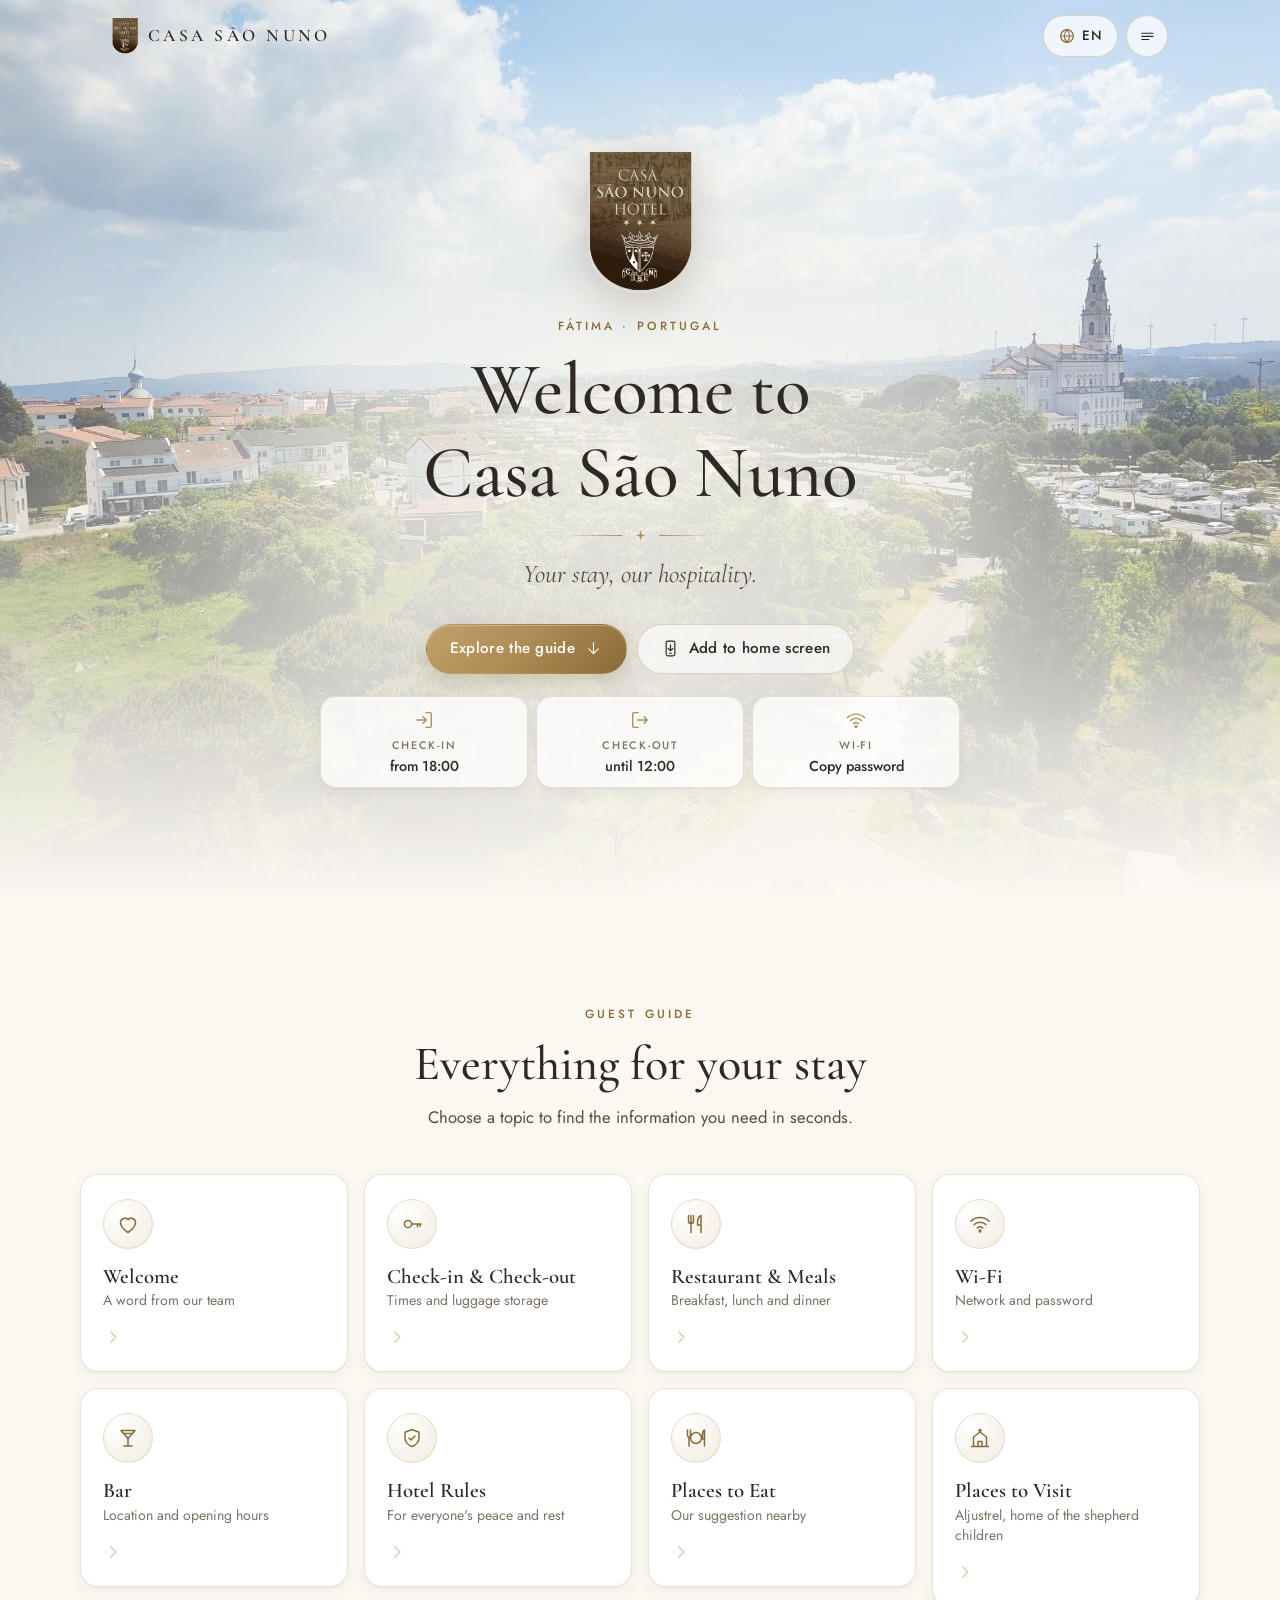
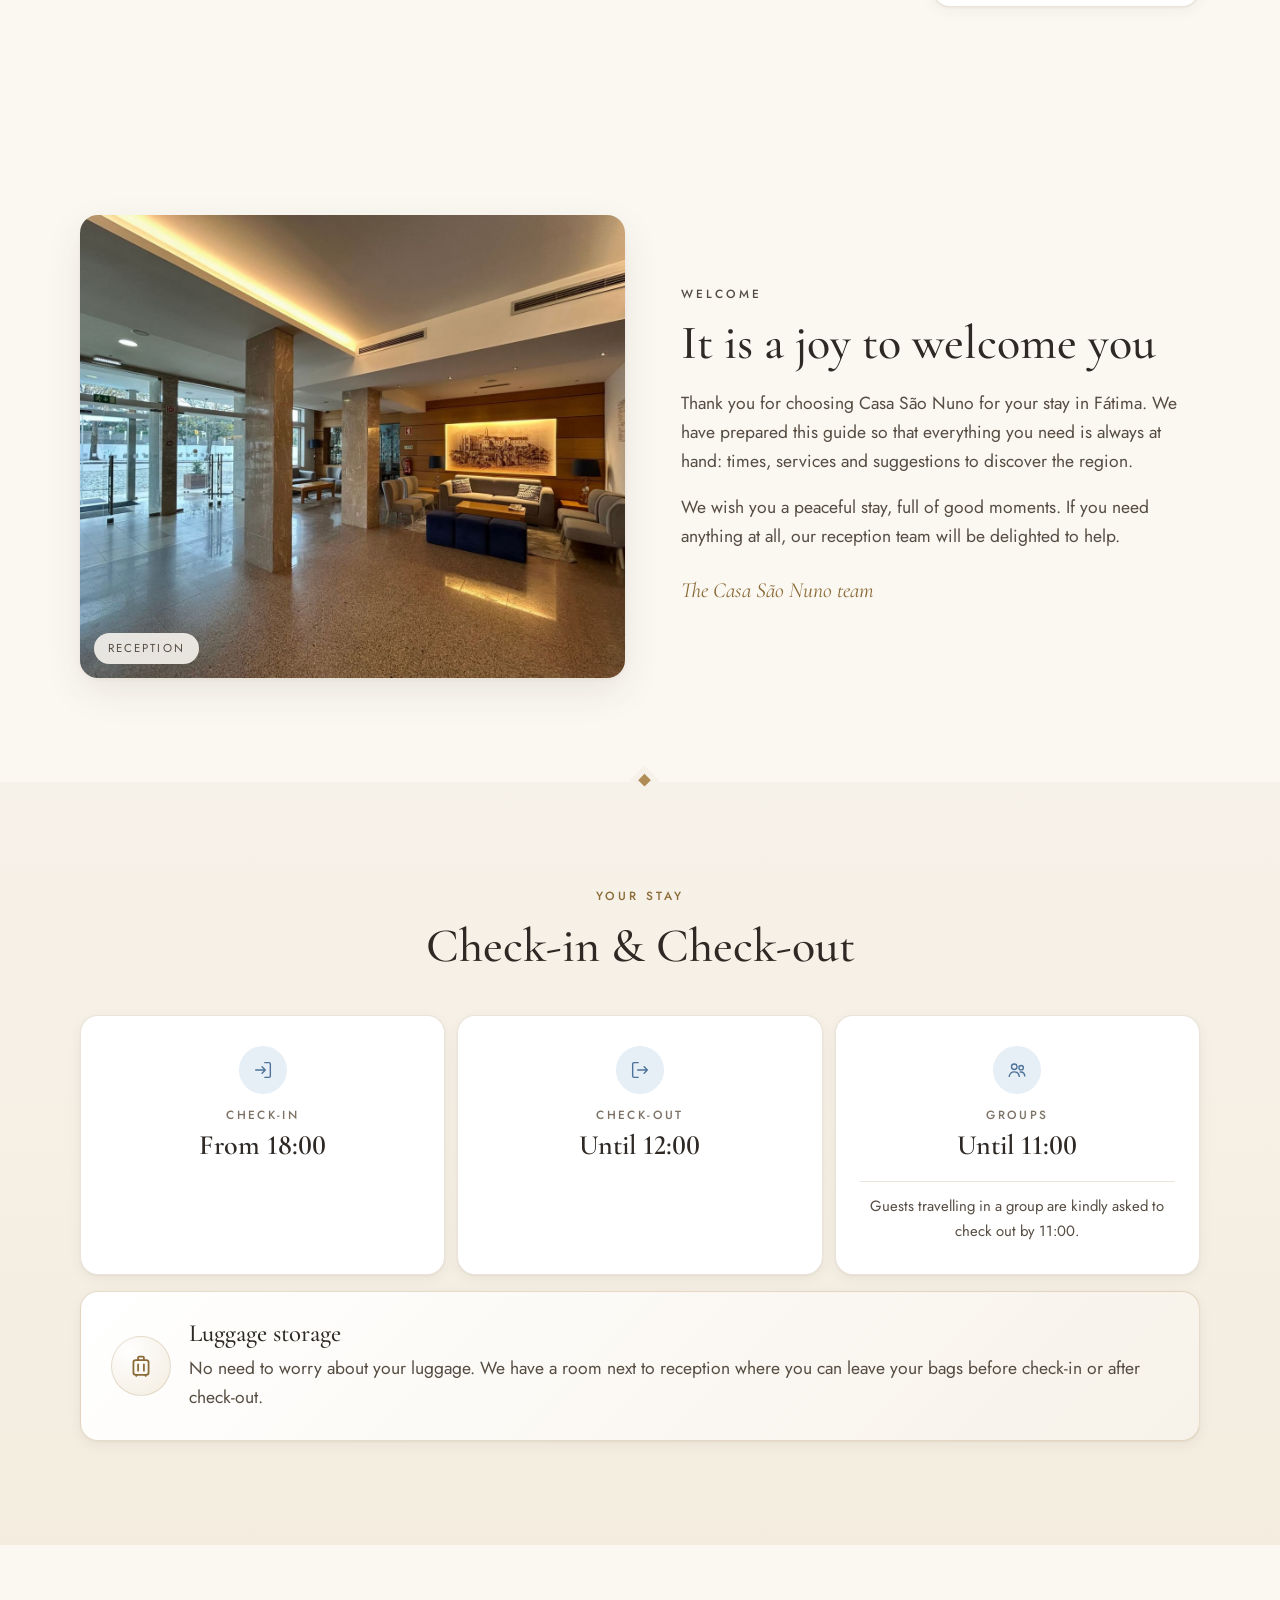
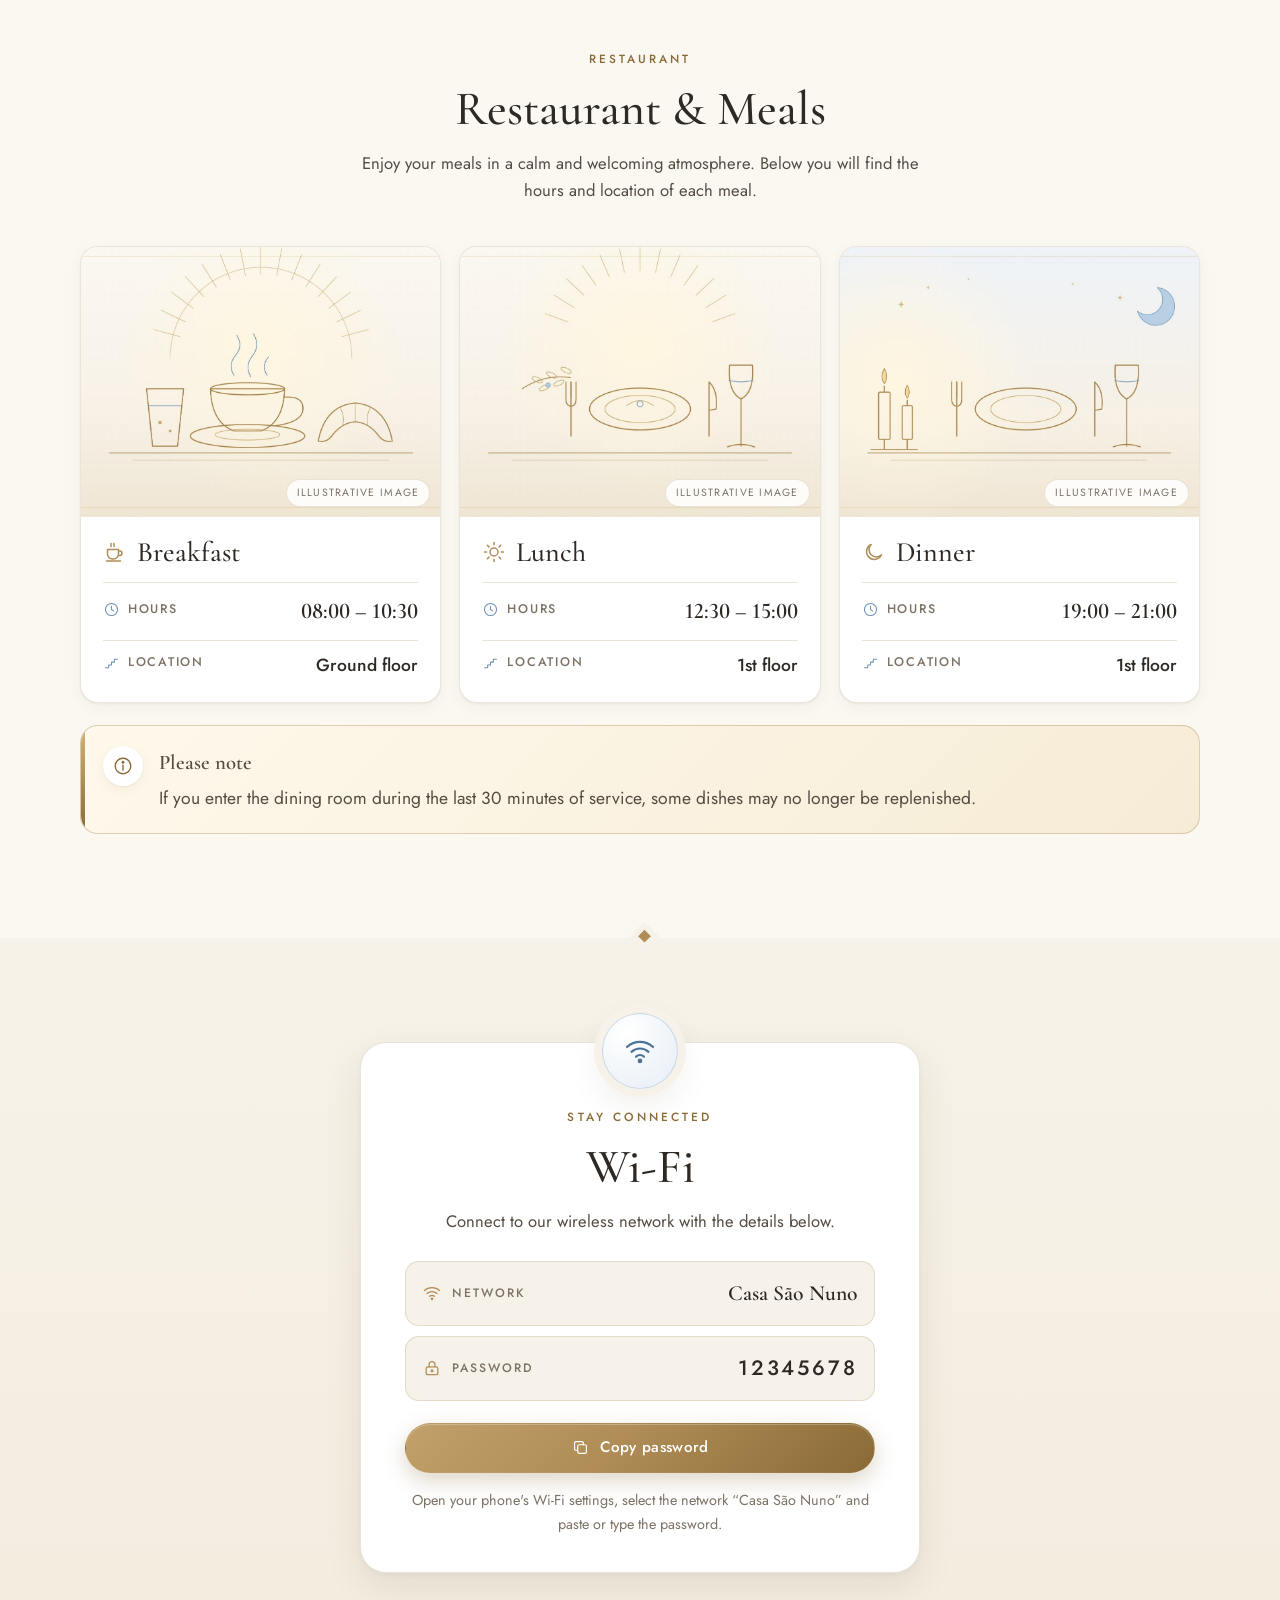
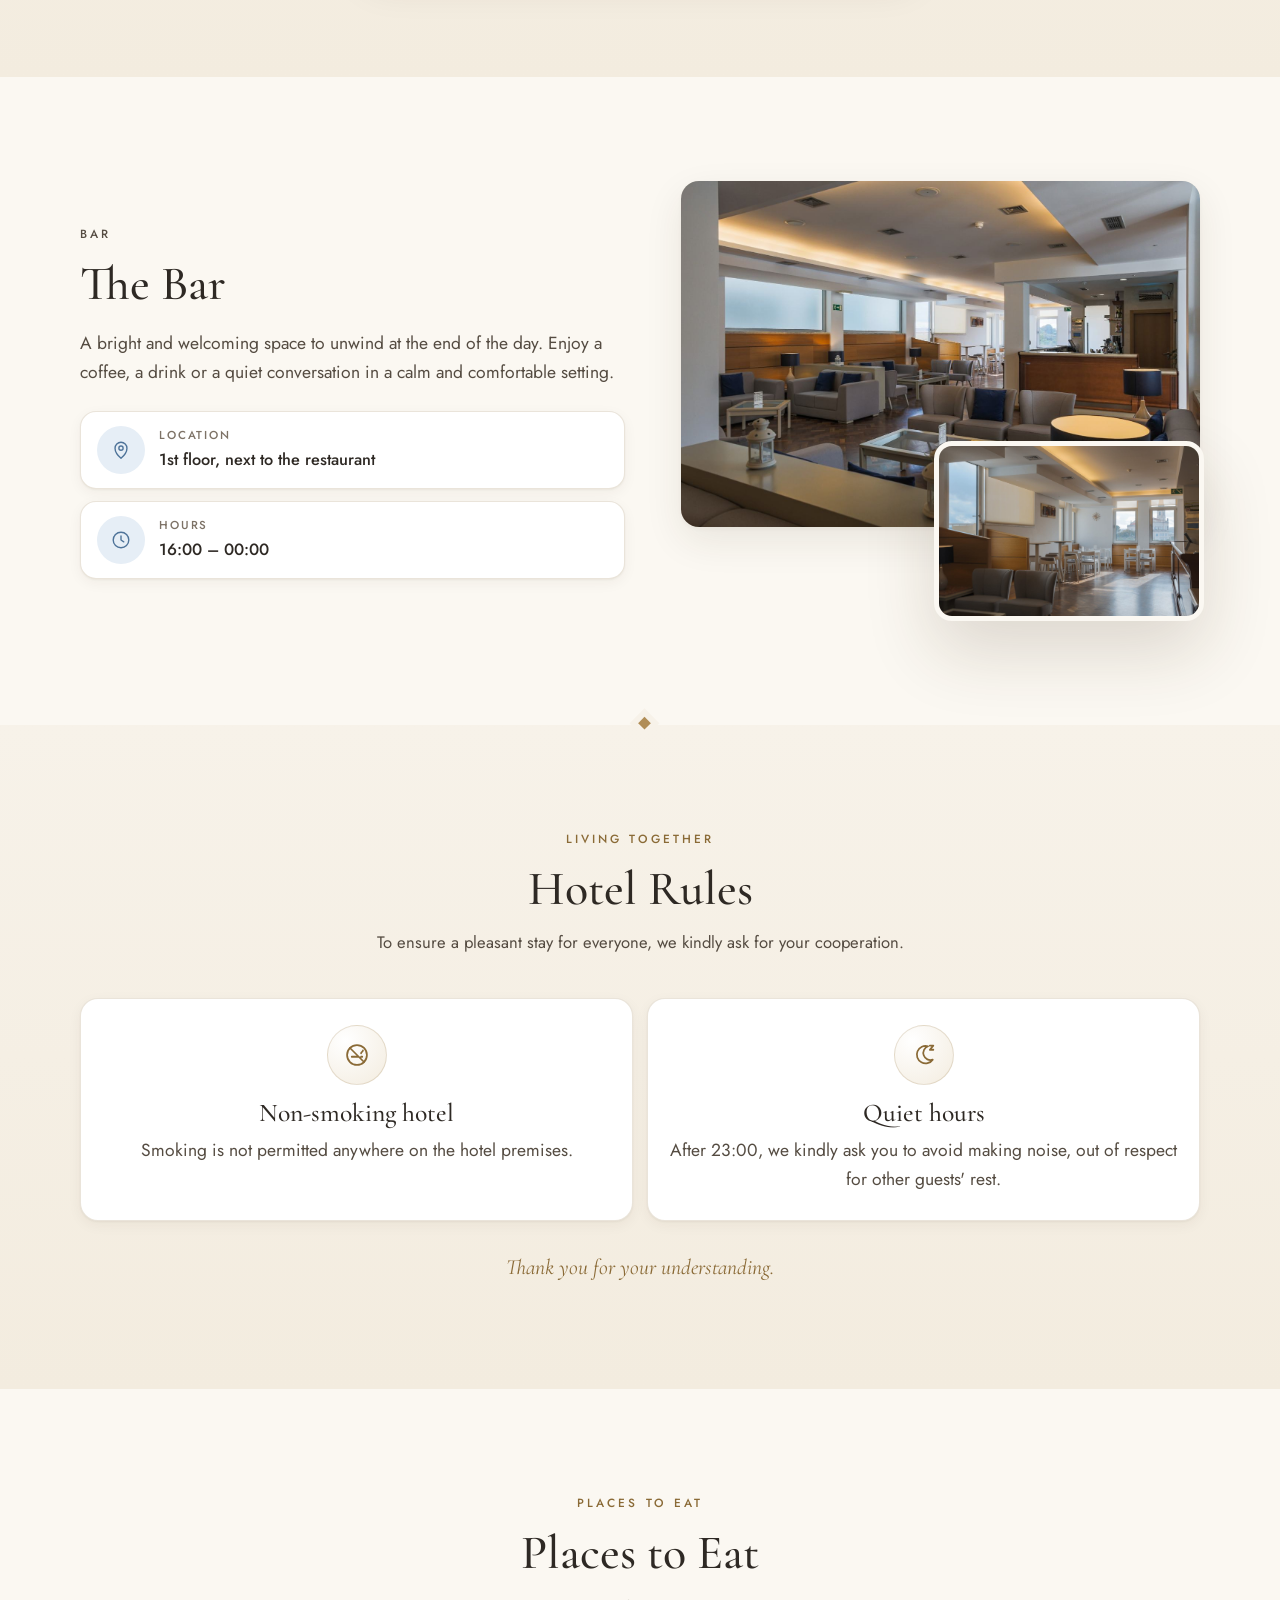
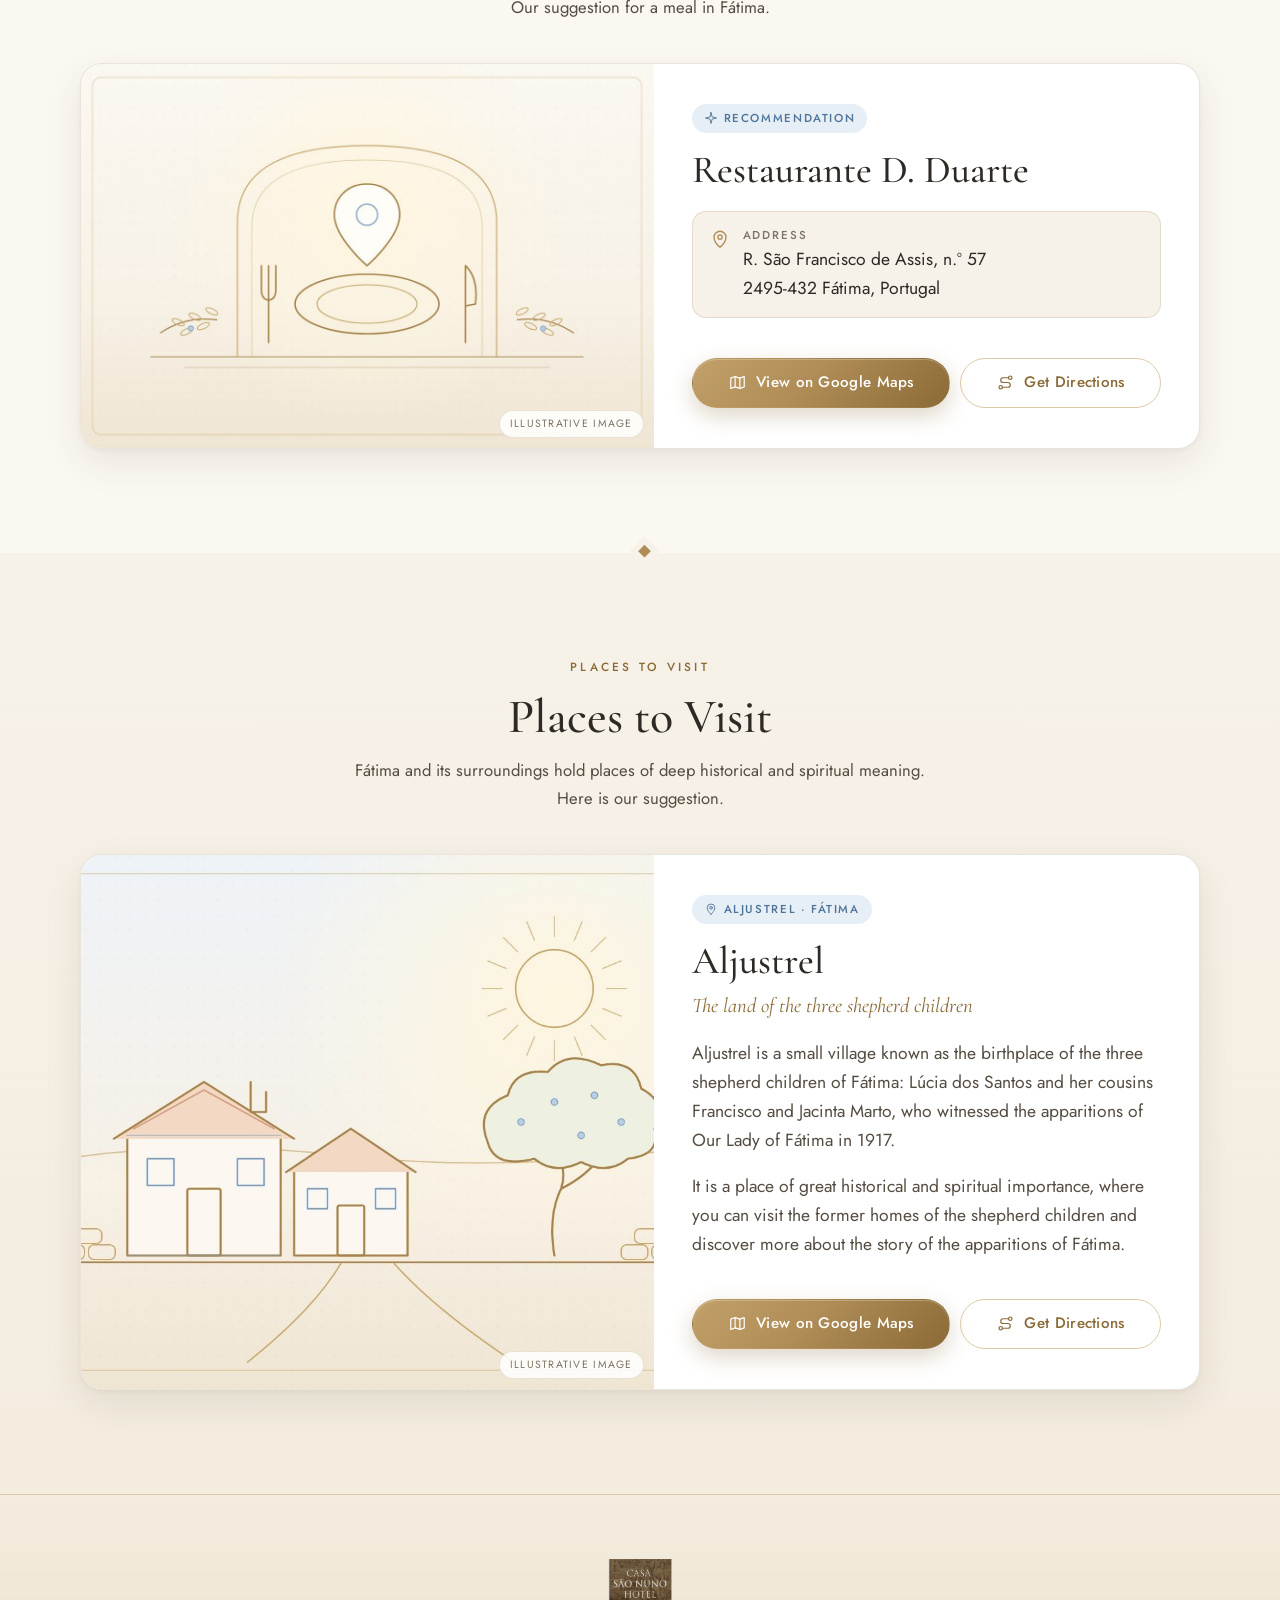
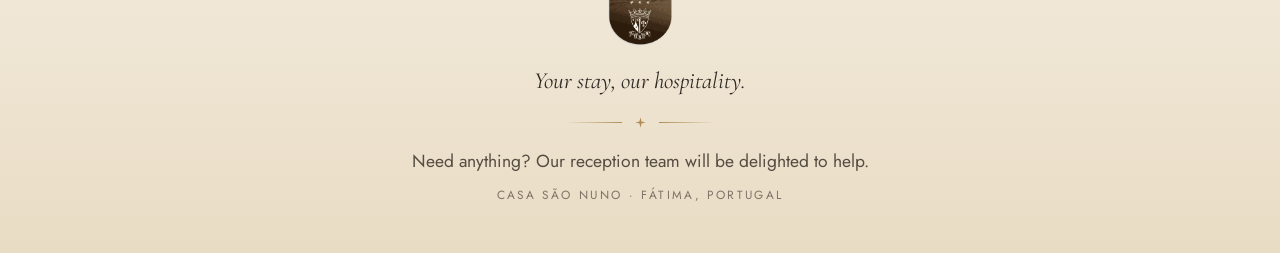
==== index.html @ 21bfd071 "Casa São Nuno Guest Guide — first version Co-Authored-By: Claude Opus 5.5 <noreply@anthropic.com> Cl" ====
<!doctype html>
<html lang="en" class="no-js">
<head>
  <meta charset="utf-8">
  <meta name="viewport" content="width=device-width, initial-scale=1, viewport-fit=cover">
  <title>Casa São Nuno · Guest Guide</title>
  <meta name="description" content="Digital guest guide of Casa São Nuno in Fátima: check-in and check-out, meals, Wi-Fi, bar, hotel rules and places to visit.">
  <meta name="theme-color" content="#FBF8F2">
  <meta name="color-scheme" content="light">

  <!-- PWA -->
  <link rel="manifest" href="./manifest.json">
  <meta name="mobile-web-app-capable" content="yes">
  <meta name="apple-mobile-web-app-capable" content="yes">
  <meta name="apple-mobile-web-app-title" content="Casa São Nuno">
  <meta name="apple-mobile-web-app-status-bar-style" content="default">
  <link rel="apple-touch-icon" href="./assets/icons/apple-touch-icon.png">
  <link rel="icon" type="image/png" sizes="32x32" href="./assets/icons/favicon-32.png">
  <link rel="icon" type="image/png" sizes="48x48" href="./assets/icons/favicon-48.png">

  <!-- Social preview -->
  <meta property="og:title" content="Casa São Nuno · Guest Guide">
  <meta property="og:description" content="Your stay, our hospitality.">
  <meta property="og:image" content="./assets/images/hero-fatima.jpg">

  <link rel="preload" href="./assets/fonts/cormorant-garamond-latin-500-normal.woff2" as="font" type="font/woff2" crossorigin>
  <link rel="preload" href="./assets/fonts/jost-latin-400-normal.woff2" as="font" type="font/woff2" crossorigin>
  <link rel="preload" href="./assets/images/hero-fatima.jpg" as="image">
  <link rel="stylesheet" href="./styles.css">
  <script>document.documentElement.className = 'js i18n-pending';</script>
</head>
<body>
  <a class="skip-link" href="#main" data-i18n="nav.skip">Skip to content</a>

  <!-- SVG icon sprite -->
  <svg width="0" height="0" style="position:absolute" aria-hidden="true">
    <defs>
      <symbol id="i-welcome" viewBox="0 0 24 24"><path d="M12 20.5s-7.5-4.6-7.5-10.2A4.3 4.3 0 0 1 12 7.6a4.3 4.3 0 0 1 7.5 2.7c0 5.6-7.5 10.2-7.5 10.2Z"/></symbol>
      <symbol id="i-key" viewBox="0 0 24 24"><circle cx="8" cy="12" r="3.6"/><path d="M11.6 12H21M17.5 12v3M20 12v2.2"/></symbol>
      <symbol id="i-checkin" viewBox="0 0 24 24"><path d="M14 4h4.5A1.5 1.5 0 0 1 20 5.5v13a1.5 1.5 0 0 1-1.5 1.5H14"/><path d="M4 12h10.5M11 8.5l3.5 3.5-3.5 3.5"/></symbol>
      <symbol id="i-checkout" viewBox="0 0 24 24"><path d="M10 4H5.5A1.5 1.5 0 0 0 4 5.5v13A1.5 1.5 0 0 0 5.5 20H10"/><path d="M9.5 12H20M16.5 8.5 20 12l-3.5 3.5"/></symbol>
      <symbol id="i-group" viewBox="0 0 24 24"><circle cx="9" cy="8.5" r="3"/><path d="M3.5 19c.6-3.2 2.8-5 5.5-5s4.9 1.8 5.5 5"/><circle cx="16.5" cy="9.5" r="2.4"/><path d="M15.5 14.2c2.6-.3 4.6 1.3 5 4.3"/></symbol>
      <symbol id="i-luggage" viewBox="0 0 24 24"><rect x="5.5" y="7" width="13" height="12.5" rx="2"/><path d="M9.5 7V4.8c0-.5.4-.8.8-.8h3.4c.5 0 .8.4.8.8V7M9.5 10.5v5.5M14.5 10.5v5.5M8 19.5v1M16 19.5v1"/></symbol>
      <symbol id="i-meals" viewBox="0 0 24 24"><path d="M7 3.5V11M4.5 3.5V9a2.5 2.5 0 0 0 5 0V3.5M7 11v9.5"/><path d="M17 20.5V3.5c-2.3 1.2-3.5 3.6-3.5 7.3V13H17"/></symbol>
      <symbol id="i-coffee" viewBox="0 0 24 24"><path d="M4.5 9.5h11v4.5a5 5 0 0 1-5 5h-1a5 5 0 0 1-5-5Z"/><path d="M15.5 11h1.3a2.2 2.2 0 0 1 0 4.4h-1.6M8 3.5c-.8 1 .8 2 0 3M11 3.5c-.8 1 .8 2 0 3"/><path d="M3.5 21h14"/></symbol>
      <symbol id="i-sun" viewBox="0 0 24 24"><circle cx="12" cy="12" r="4"/><path d="M12 2.5v2.2M12 19.3v2.2M2.5 12h2.2M19.3 12h2.2M5.3 5.3l1.6 1.6M17.1 17.1l1.6 1.6M5.3 18.7l1.6-1.6M17.1 6.9l1.6-1.6"/></symbol>
      <symbol id="i-moon" viewBox="0 0 24 24"><path d="M19.5 14.8A7.8 7.8 0 1 1 9.2 4.5a6.3 6.3 0 0 0 10.3 10.3Z"/></symbol>
      <symbol id="i-clock" viewBox="0 0 24 24"><circle cx="12" cy="12" r="8.5"/><path d="M12 7.5V12l3 2"/></symbol>
      <symbol id="i-pin" viewBox="0 0 24 24"><path d="M12 21s-6.5-5.6-6.5-11a6.5 6.5 0 0 1 13 0c0 5.4-6.5 11-6.5 11Z"/><circle cx="12" cy="10" r="2.3"/></symbol>
      <symbol id="i-stairs" viewBox="0 0 24 24"><path d="M3.5 19.5h4.5v-4h4v-4h4v-4h4.5"/></symbol>
      <symbol id="i-wifi" viewBox="0 0 24 24"><path d="M2.8 9.2a13.5 13.5 0 0 1 18.4 0M6 12.6a8.8 8.8 0 0 1 12 0M9.2 16a4.2 4.2 0 0 1 5.6 0"/><circle cx="12" cy="19" r=".9" fill="currentColor"/></symbol>
      <symbol id="i-lock" viewBox="0 0 24 24"><rect x="5" y="10.5" width="14" height="9.5" rx="2"/><path d="M8.5 10.5V7.8a3.5 3.5 0 0 1 7 0v2.7"/><circle cx="12" cy="15.2" r="1.1"/></symbol>
      <symbol id="i-copy" viewBox="0 0 24 24"><rect x="8.5" y="8.5" width="11" height="11" rx="2"/><path d="M15.5 8.5V6a1.5 1.5 0 0 0-1.5-1.5H6A1.5 1.5 0 0 0 4.5 6v8A1.5 1.5 0 0 0 6 15.5h2.5"/></symbol>
      <symbol id="i-check" viewBox="0 0 24 24"><path d="M5 12.5l4.5 4.5L19 7.5"/></symbol>
      <symbol id="i-bar" viewBox="0 0 24 24"><path d="M5 4.5h14L12 12.5Z"/><path d="M12 12.5v7M8 20h8M7.5 7.5h9"/></symbol>
      <symbol id="i-rules" viewBox="0 0 24 24"><path d="M12 3.5l7 2.8v5c0 4.3-2.9 8-7 9.2-4.1-1.2-7-4.9-7-9.2v-5Z"/><path d="M9 12l2 2 4-4"/></symbol>
      <symbol id="i-nosmoke" viewBox="0 0 24 24"><circle cx="12" cy="12" r="8.5"/><path d="M6 6l12 12M7.5 13.5h6M15.5 13.5h1M15.5 10.5c0-1.2 1.6-1.2 1.6-2.4"/></symbol>
      <symbol id="i-quiet" viewBox="0 0 24 24"><path d="M15.5 4.5A7.5 7.5 0 1 0 19.5 16a6 6 0 0 1-4-11.5Z"/><path d="M17 4h3l-3 3.5h3"/></symbol>
      <symbol id="i-fork" viewBox="0 0 24 24"><circle cx="12" cy="12" r="5.5"/><path d="M3.5 4v5.5a1.5 1.5 0 0 0 3 0V4M5 11v9M20.5 20V4c-1.4.8-2 2.6-2 5v4h2"/></symbol>
      <symbol id="i-visit" viewBox="0 0 24 24"><path d="M3.5 20.5h17M5.5 20.5V11l6.5-5 6.5 5v9.5"/><path d="M10 20.5v-5h4v5M12 6V3M10.6 4.4h2.8"/></symbol>
      <symbol id="i-map" viewBox="0 0 24 24"><path d="M9 4.5 3.5 6.5v13l5.5-2 6 2 5.5-2v-13l-5.5 2Z"/><path d="M9 4.5v13M15 6.5v13"/></symbol>
      <symbol id="i-route" viewBox="0 0 24 24"><circle cx="6" cy="18" r="2.2"/><circle cx="18" cy="6" r="2.2"/><path d="M8.2 18H15a3 3 0 0 0 0-6H9a3 3 0 0 1 0-6h6.8"/></symbol>
      <symbol id="i-globe" viewBox="0 0 24 24"><circle cx="12" cy="12" r="8.5"/><path d="M3.5 12h17M12 3.5c2.3 2.4 3.4 5.2 3.4 8.5s-1.1 6.1-3.4 8.5c-2.3-2.4-3.4-5.2-3.4-8.5S9.7 5.9 12 3.5Z"/></symbol>
      <symbol id="i-menu" viewBox="0 0 24 24"><path d="M4 7.5h16M4 12h16M4 16.5h10"/></symbol>
      <symbol id="i-close" viewBox="0 0 24 24"><path d="M6 6l12 12M18 6 6 18"/></symbol>
      <symbol id="i-up" viewBox="0 0 24 24"><path d="M12 19V5.5M6 11.5l6-6 6 6"/></symbol>
      <symbol id="i-down" viewBox="0 0 24 24"><path d="M12 5v13.5M6 12.5l6 6 6-6"/></symbol>
      <symbol id="i-chevron" viewBox="0 0 24 24"><path d="M9.5 6l6 6-6 6"/></symbol>
      <symbol id="i-install" viewBox="0 0 24 24"><rect x="6.5" y="2.8" width="11" height="18.4" rx="2.4"/><path d="M12 7.5v7M9 11.8l3 3 3-3M10.5 18h3"/></symbol>
      <symbol id="i-info" viewBox="0 0 24 24"><circle cx="12" cy="12" r="8.5"/><path d="M12 11v5.5"/><circle cx="12" cy="7.8" r=".9" fill="currentColor"/></symbol>
      <symbol id="i-star" viewBox="0 0 24 24"><path d="M12 2.5l1.9 7.6L21.5 12l-7.6 1.9L12 21.5l-1.9-7.6L2.5 12l7.6-1.9Z"/></symbol>
      <symbol id="i-share" viewBox="0 0 24 24"><path d="M12 3.5v11M8 7.5l4-4 4 4"/><path d="M8 10.5H6.5A1.5 1.5 0 0 0 5 12v7a1.5 1.5 0 0 0 1.5 1.5h11A1.5 1.5 0 0 0 19 19v-7a1.5 1.5 0 0 0-1.5-1.5H16"/></symbol>
    </defs>
  </svg>

  <!-- ===================== HEADER ===================== -->
  <header class="site-header" id="top">
    <div class="header-inner">
      <a class="brand" href="#home" aria-label="Casa São Nuno">
        <img src="./assets/images/logo-casa-sao-nuno.png" alt="" width="26" height="35" class="brand-logo">
        <span class="brand-text">Casa São Nuno</span>
      </a>
      <div class="header-actions">
        <div class="lang" data-lang-root>
          <button class="lang-btn" type="button" aria-haspopup="listbox" aria-expanded="false" data-lang-toggle data-i18n-attr="aria-label:nav.chooseLanguage">
            <svg class="icon" aria-hidden="true"><use href="#i-globe"/></svg>
            <span class="lang-current" data-lang-current>EN</span>
          </button>
          <ul class="lang-list" role="listbox" data-lang-list hidden>
            <li><button type="button" role="option" data-lang="pt" lang="pt-PT"><span class="lang-code">PT</span> Português</button></li>
            <li><button type="button" role="option" data-lang="en" lang="en"><span class="lang-code">EN</span> English</button></li>
            <li><button type="button" role="option" data-lang="fr" lang="fr"><span class="lang-code">FR</span> Français</button></li>
            <li><button type="button" role="option" data-lang="pl" lang="pl"><span class="lang-code">PL</span> Polski</button></li>
            <li><button type="button" role="option" data-lang="it" lang="it"><span class="lang-code">IT</span> Italiano</button></li>
            <li><button type="button" role="option" data-lang="es" lang="es"><span class="lang-code">ES</span> Español</button></li>
            <li><button type="button" role="option" data-lang="de" lang="de"><span class="lang-code">DE</span> Deutsch</button></li>
            <li><button type="button" role="option" data-lang="ko" lang="ko"><span class="lang-code">KO</span> 한국어</button></li>
          </ul>
        </div>
        <button class="menu-btn" type="button" aria-controls="drawer" aria-expanded="false" data-menu-open data-i18n-attr="aria-label:nav.openMenu">
          <svg class="icon" aria-hidden="true"><use href="#i-menu"/></svg>
        </button>
      </div>
    </div>
  </header>

  <!-- ===================== DRAWER MENU ===================== -->
  <div class="drawer-backdrop" data-menu-close hidden></div>
  <nav class="drawer" id="drawer" aria-hidden="true" data-drawer>
    <div class="drawer-head">
      <span class="drawer-title">Casa São Nuno</span>
      <button class="icon-btn" type="button" data-menu-close data-i18n-attr="aria-label:nav.closeMenu">
        <svg class="icon" aria-hidden="true"><use href="#i-close"/></svg>
      </button>
    </div>
    <ul class="drawer-links">
      <li><a href="#home"><svg class="icon" aria-hidden="true"><use href="#i-star"/></svg><span data-i18n="nav.home">Home</span></a></li>
      <li><a href="#welcome"><svg class="icon" aria-hidden="true"><use href="#i-welcome"/></svg><span data-i18n="nav.welcome">Welcome</span></a></li>
      <li><a href="#checkin"><svg class="icon" aria-hidden="true"><use href="#i-key"/></svg><span data-i18n="nav.checkin">Check-in &amp; Check-out</span></a></li>
      <li><a href="#meals"><svg class="icon" aria-hidden="true"><use href="#i-meals"/></svg><span data-i18n="nav.meals">Restaurant &amp; Meals</span></a></li>
      <li><a href="#wifi"><svg class="icon" aria-hidden="true"><use href="#i-wifi"/></svg><span data-i18n="nav.wifi">Wi-Fi</span></a></li>
      <li><a href="#bar"><svg class="icon" aria-hidden="true"><use href="#i-bar"/></svg><span data-i18n="nav.bar">Bar</span></a></li>
      <li><a href="#rules"><svg class="icon" aria-hidden="true"><use href="#i-rules"/></svg><span data-i18n="nav.rules">Hotel Rules</span></a></li>
      <li><a href="#eat"><svg class="icon" aria-hidden="true"><use href="#i-fork"/></svg><span data-i18n="nav.eat">Places to Eat</span></a></li>
      <li><a href="#visit"><svg class="icon" aria-hidden="true"><use href="#i-visit"/></svg><span data-i18n="nav.visit">Places to Visit</span></a></li>
    </ul>
    <button class="btn btn-ghost drawer-install" type="button" data-install-open>
      <svg class="icon" aria-hidden="true"><use href="#i-install"/></svg>
      <span data-i18n="hero.install">Add to home screen</span>
    </button>
  </nav>

  <main id="main">
    <!-- ===================== HERO ===================== -->
    <section class="hero" id="home" aria-labelledby="hero-title">
      <div class="hero-media">
        <img src="./assets/images/hero-fatima.jpg" alt="Fátima" width="1280" height="960" fetchpriority="high" data-i18n-attr="alt:hero.eyebrow">
      </div>
      <div class="hero-veil" aria-hidden="true"></div>
      <div class="hero-rays" aria-hidden="true"></div>
      <div class="hero-content">
        <img class="hero-logo" src="./assets/images/logo-casa-sao-nuno.png" alt="Casa São Nuno Hotel" width="370" height="503">
        <p class="eyebrow hero-eyebrow" data-i18n="hero.eyebrow">Fátima · Portugal</p>
        <h1 class="hero-title" id="hero-title" data-i18n="hero.title">Welcome to Casa São Nuno</h1>
        <div class="ornament" aria-hidden="true"><span></span><svg class="icon"><use href="#i-star"/></svg><span></span></div>
        <p class="hero-subtitle" data-i18n="hero.subtitle">Your stay, our hospitality.</p>
        <div class="hero-actions">
          <a class="btn btn-primary" href="#guide">
            <span data-i18n="hero.cta">Explore the guide</span>
            <svg class="icon" aria-hidden="true"><use href="#i-down"/></svg>
          </a>
          <button class="btn btn-glass" type="button" data-install-open>
            <svg class="icon" aria-hidden="true"><use href="#i-install"/></svg>
            <span data-i18n="hero.install">Add to home screen</span>
          </button>
        </div>
      </div>

      <!-- Quick facts -->
      <div class="quick" role="list">
        <a class="quick-item" role="listitem" href="#checkin">
          <svg class="icon" aria-hidden="true"><use href="#i-checkin"/></svg>
          <span class="quick-label" data-i18n="quick.checkin">Check-in</span>
          <span class="quick-value" data-i18n="quick.checkinValue">from 18:00</span>
        </a>
        <a class="quick-item" role="listitem" href="#checkin">
          <svg class="icon" aria-hidden="true"><use href="#i-checkout"/></svg>
          <span class="quick-label" data-i18n="quick.checkout">Check-out</span>
          <span class="quick-value" data-i18n="quick.checkoutValue">until 12:00</span>
        </a>
        <button class="quick-item" role="listitem" type="button" data-copy-wifi>
          <svg class="icon" aria-hidden="true"><use href="#i-wifi"/></svg>
          <span class="quick-label" data-i18n="quick.wifi">Wi-Fi</span>
          <span class="quick-value" data-i18n="quick.wifiValue">Copy password</span>
        </button>
      </div>
    </section>

    <!-- ===================== GUIDE INDEX ===================== -->
    <section class="section guide" id="guide" aria-labelledby="guide-title">
      <header class="section-head reveal">
        <p class="eyebrow" data-i18n="guide.eyebrow">Guest Guide</p>
        <h2 id="guide-title" data-i18n="guide.title">Everything for your stay</h2>
        <p class="lead" data-i18n="guide.text">Choose a topic to find the information you need in seconds.</p>
      </header>
      <ul class="guide-grid">
        <li class="reveal"><a class="guide-card" href="#welcome"><span class="guide-icon"><svg class="icon" aria-hidden="true"><use href="#i-welcome"/></svg></span><span class="guide-text"><strong data-i18n="nav.welcome">Welcome</strong><small data-i18n="guide.welcome">A word from our team</small></span><svg class="icon chev" aria-hidden="true"><use href="#i-chevron"/></svg></a></li>
        <li class="reveal"><a class="guide-card" href="#checkin"><span class="guide-icon"><svg class="icon" aria-hidden="true"><use href="#i-key"/></svg></span><span class="guide-text"><strong data-i18n="nav.checkin">Check-in &amp; Check-out</strong><small data-i18n="guide.checkin">Times and luggage storage</small></span><svg class="icon chev" aria-hidden="true"><use href="#i-chevron"/></svg></a></li>
        <li class="reveal"><a class="guide-card" href="#meals"><span class="guide-icon"><svg class="icon" aria-hidden="true"><use href="#i-meals"/></svg></span><span class="guide-text"><strong data-i18n="nav.meals">Restaurant &amp; Meals</strong><small data-i18n="guide.meals">Breakfast, lunch and dinner</small></span><svg class="icon chev" aria-hidden="true"><use href="#i-chevron"/></svg></a></li>
        <li class="reveal"><a class="guide-card" href="#wifi"><span class="guide-icon"><svg class="icon" aria-hidden="true"><use href="#i-wifi"/></svg></span><span class="guide-text"><strong data-i18n="nav.wifi">Wi-Fi</strong><small data-i18n="guide.wifi">Network and password</small></span><svg class="icon chev" aria-hidden="true"><use href="#i-chevron"/></svg></a></li>
        <li class="reveal"><a class="guide-card" href="#bar"><span class="guide-icon"><svg class="icon" aria-hidden="true"><use href="#i-bar"/></svg></span><span class="guide-text"><strong data-i18n="nav.bar">Bar</strong><small data-i18n="guide.bar">Location and opening hours</small></span><svg class="icon chev" aria-hidden="true"><use href="#i-chevron"/></svg></a></li>
        <li class="reveal"><a class="guide-card" href="#rules"><span class="guide-icon"><svg class="icon" aria-hidden="true"><use href="#i-rules"/></svg></span><span class="guide-text"><strong data-i18n="nav.rules">Hotel Rules</strong><small data-i18n="guide.rules">For everyone's peace and rest</small></span><svg class="icon chev" aria-hidden="true"><use href="#i-chevron"/></svg></a></li>
        <li class="reveal"><a class="guide-card" href="#eat"><span class="guide-icon"><svg class="icon" aria-hidden="true"><use href="#i-fork"/></svg></span><span class="guide-text"><strong data-i18n="nav.eat">Places to Eat</strong><small data-i18n="guide.eat">Our suggestion nearby</small></span><svg class="icon chev" aria-hidden="true"><use href="#i-chevron"/></svg></a></li>
        <li class="reveal"><a class="guide-card" href="#visit"><span class="guide-icon"><svg class="icon" aria-hidden="true"><use href="#i-visit"/></svg></span><span class="guide-text"><strong data-i18n="nav.visit">Places to Visit</strong><small data-i18n="guide.visit">Aljustrel, home of the shepherd children</small></span><svg class="icon chev" aria-hidden="true"><use href="#i-chevron"/></svg></a></li>
      </ul>
    </section>

    <!-- ===================== WELCOME ===================== -->
    <section class="section welcome" id="welcome" aria-labelledby="welcome-title">
      <div class="split">
        <figure class="photo photo-tall reveal">
          <img src="./assets/images/lobby-reception.jpg" alt="" width="1400" height="1050" loading="lazy" decoding="async" data-i18n-attr="alt:welcome.photoCaption">
          <figcaption data-i18n="welcome.photoCaption">Reception</figcaption>
        </figure>
        <div class="split-text reveal">
          <p class="eyebrow" data-i18n="welcome.eyebrow">Welcome</p>
          <h2 id="welcome-title" data-i18n="welcome.title">It is a joy to welcome you</h2>
          <p data-i18n="welcome.p1">Thank you for choosing Casa São Nuno for your stay in Fátima.</p>
          <p data-i18n="welcome.p2">We wish you a peaceful stay, full of good moments.</p>
          <p class="signature" data-i18n="welcome.signature">The Casa São Nuno team</p>
        </div>
      </div>
    </section>

    <!-- ===================== CHECK-IN / CHECK-OUT ===================== -->
    <section class="section tinted" id="checkin" aria-labelledby="checkin-title">
      <header class="section-head reveal">
        <p class="eyebrow" data-i18n="checkin.eyebrow">Your stay</p>
        <h2 id="checkin-title" data-i18n="checkin.title">Check-in &amp; Check-out</h2>
      </header>
      <div class="time-grid">
        <article class="time-card reveal">
          <span class="round-icon"><svg class="icon" aria-hidden="true"><use href="#i-checkin"/></svg></span>
          <h3 data-i18n="checkin.checkinLabel">Check-in</h3>
          <p class="time-big" data-i18n="checkin.checkinTime">From 18:00</p>
        </article>
        <article class="time-card reveal">
          <span class="round-icon"><svg class="icon" aria-hidden="true"><use href="#i-checkout"/></svg></span>
          <h3 data-i18n="checkin.checkoutLabel">Check-out</h3>
          <p class="time-big" data-i18n="checkin.checkoutTime">Until 12:00</p>
        </article>
        <article class="time-card reveal">
          <span class="round-icon"><svg class="icon" aria-hidden="true"><use href="#i-group"/></svg></span>
          <h3 data-i18n="checkin.groupsLabel">Groups</h3>
          <p class="time-big" data-i18n="checkin.groupsTime">Until 11:00</p>
          <p class="time-note" data-i18n="checkin.groupsText">Guests travelling in a group are kindly asked to check out by 11:00.</p>
        </article>
      </div>
      <article class="feature-card reveal">
        <span class="round-icon round-icon-lg"><svg class="icon" aria-hidden="true"><use href="#i-luggage"/></svg></span>
        <div>
          <h3 data-i18n="checkin.luggageTitle">Luggage storage</h3>
          <p data-i18n="checkin.luggageText">No need to worry about your luggage.</p>
        </div>
      </article>
    </section>

    <!-- ===================== MEALS ===================== -->
    <section class="section" id="meals" aria-labelledby="meals-title">
      <header class="section-head reveal">
        <p class="eyebrow" data-i18n="meals.eyebrow">Restaurant</p>
        <h2 id="meals-title" data-i18n="meals.title">Restaurant &amp; Meals</h2>
        <p class="lead" data-i18n="meals.intro">Enjoy your meals in a calm and welcoming atmosphere.</p>
      </header>
      <div class="meal-grid">
        <!-- To use a real photo: replace assets/images/breakfast.jpg and delete the <span class="illus-badge"> line below -->
        <article class="meal-card reveal">
          <figure class="meal-media">
            <img src="./assets/images/breakfast.jpg" alt="" width="1200" height="800" loading="lazy" decoding="async">
            <span class="illus-badge" data-i18n="common.illustrative">Illustrative image</span>
          </figure>
          <div class="meal-body">
            <div class="meal-title"><svg class="icon" aria-hidden="true"><use href="#i-coffee"/></svg><h3 data-i18n="meals.breakfast">Breakfast</h3></div>
            <dl class="meal-info">
              <div><dt><svg class="icon" aria-hidden="true"><use href="#i-clock"/></svg><span data-i18n="meals.hoursLabel">Hours</span></dt><dd class="meal-time" data-i18n="meals.breakfastHours">08:00 – 10:30</dd></div>
              <div><dt><svg class="icon" aria-hidden="true"><use href="#i-stairs"/></svg><span data-i18n="meals.locationLabel">Location</span></dt><dd data-i18n="meals.groundFloor">Ground floor</dd></div>
            </dl>
          </div>
        </article>
        <article class="meal-card reveal">
          <figure class="meal-media">
            <img src="./assets/images/lunch.jpg" alt="" width="1200" height="800" loading="lazy" decoding="async">
            <span class="illus-badge" data-i18n="common.illustrative">Illustrative image</span>
          </figure>
          <div class="meal-body">
            <div class="meal-title"><svg class="icon" aria-hidden="true"><use href="#i-sun"/></svg><h3 data-i18n="meals.lunch">Lunch</h3></div>
            <dl class="meal-info">
              <div><dt><svg class="icon" aria-hidden="true"><use href="#i-clock"/></svg><span data-i18n="meals.hoursLabel">Hours</span></dt><dd class="meal-time" data-i18n="meals.lunchHours">12:30 – 15:00</dd></div>
              <div><dt><svg class="icon" aria-hidden="true"><use href="#i-stairs"/></svg><span data-i18n="meals.locationLabel">Location</span></dt><dd data-i18n="meals.firstFloor">1st floor</dd></div>
            </dl>
          </div>
        </article>
        <article class="meal-card reveal">
          <figure class="meal-media">
            <img src="./assets/images/dinner.jpg" alt="" width="1200" height="800" loading="lazy" decoding="async">
            <span class="illus-badge" data-i18n="common.illustrative">Illustrative image</span>
          </figure>
          <div class="meal-body">
            <div class="meal-title"><svg class="icon" aria-hidden="true"><use href="#i-moon"/></svg><h3 data-i18n="meals.dinner">Dinner</h3></div>
            <dl class="meal-info">
              <div><dt><svg class="icon" aria-hidden="true"><use href="#i-clock"/></svg><span data-i18n="meals.hoursLabel">Hours</span></dt><dd class="meal-time" data-i18n="meals.dinnerHours">19:00 – 21:00</dd></div>
              <div><dt><svg class="icon" aria-hidden="true"><use href="#i-stairs"/></svg><span data-i18n="meals.locationLabel">Location</span></dt><dd data-i18n="meals.firstFloor">1st floor</dd></div>
            </dl>
          </div>
        </article>
      </div>
      <aside class="notice reveal" role="note">
        <span class="notice-icon"><svg class="icon" aria-hidden="true"><use href="#i-info"/></svg></span>
        <div>
          <p class="notice-title" data-i18n="meals.noticeTitle">Please note</p>
          <p data-i18n="meals.noticeText">If you enter the dining room during the last 30 minutes of service, some dishes may no longer be replenished.</p>
        </div>
      </aside>
    </section>

    <!-- ===================== WI-FI ===================== -->
    <section class="section tinted" id="wifi" aria-labelledby="wifi-title">
      <div class="wifi-card reveal">
        <div class="wifi-halo" aria-hidden="true"><svg class="icon"><use href="#i-wifi"/></svg></div>
        <p class="eyebrow" data-i18n="wifi.eyebrow">Stay connected</p>
        <h2 id="wifi-title" data-i18n="wifi.title">Wi-Fi</h2>
        <p class="lead" data-i18n="wifi.intro">Connect to our wireless network with the details below.</p>
        <dl class="wifi-rows">
          <div class="wifi-row">
            <dt><svg class="icon" aria-hidden="true"><use href="#i-wifi"/></svg><span data-i18n="wifi.network">Network</span></dt>
            <dd class="wifi-value" translate="no">Casa São Nuno</dd>
          </div>
          <div class="wifi-row">
            <dt><svg class="icon" aria-hidden="true"><use href="#i-lock"/></svg><span data-i18n="wifi.password">Password</span></dt>
            <dd class="wifi-value wifi-pass" translate="no" data-wifi-password>12345678</dd>
          </div>
        </dl>
        <button class="btn btn-primary btn-wide" type="button" data-copy-wifi>
          <svg class="icon" aria-hidden="true"><use href="#i-copy"/></svg>
          <span data-i18n="wifi.copy">Copy password</span>
        </button>
        <p class="wifi-help" data-i18n="wifi.help">Open your phone's Wi-Fi settings, select the network and paste or type the password.</p>
      </div>
    </section>

    <!-- ===================== BAR ===================== -->
    <section class="section" id="bar" aria-labelledby="bar-title">
      <div class="split split-reverse">
        <div class="bar-photos reveal">
          <figure class="photo photo-main">
            <img src="./assets/images/bar-lounge.jpg" alt="" width="1400" height="933" loading="lazy" decoding="async" data-i18n-attr="alt:bar.title">
          </figure>
          <figure class="photo photo-inset">
            <img src="./assets/images/bar-terrace-view.jpg" alt="" width="1400" height="933" loading="lazy" decoding="async" data-i18n-attr="alt:bar.title">
          </figure>
        </div>
        <div class="split-text reveal">
          <p class="eyebrow" data-i18n="bar.eyebrow">Bar</p>
          <h2 id="bar-title" data-i18n="bar.title">The Bar</h2>
          <p data-i18n="bar.text">A bright and welcoming space to unwind at the end of the day.</p>
          <ul class="facts">
            <li><span class="round-icon"><svg class="icon" aria-hidden="true"><use href="#i-pin"/></svg></span><div><small data-i18n="meals.locationLabel">Location</small><strong data-i18n="bar.location">1st floor, next to the restaurant</strong></div></li>
            <li><span class="round-icon"><svg class="icon" aria-hidden="true"><use href="#i-clock"/></svg></span><div><small data-i18n="meals.hoursLabel">Hours</small><strong data-i18n="bar.hours">16:00 – 00:00</strong></div></li>
          </ul>
        </div>
      </div>
    </section>

    <!-- ===================== RULES ===================== -->
    <section class="section tinted" id="rules" aria-labelledby="rules-title">
      <header class="section-head reveal">
        <p class="eyebrow" data-i18n="rules.eyebrow">Living together</p>
        <h2 id="rules-title" data-i18n="rules.title">Hotel Rules</h2>
        <p class="lead" data-i18n="rules.intro">To ensure a pleasant stay for everyone, we kindly ask for your cooperation.</p>
      </header>
      <div class="rules-grid">
        <article class="rule-card reveal">
          <span class="round-icon round-icon-lg"><svg class="icon" aria-hidden="true"><use href="#i-nosmoke"/></svg></span>
          <h3 data-i18n="rules.smokingTitle">Non-smoking hotel</h3>
          <p data-i18n="rules.smokingText">Smoking is not permitted anywhere on the hotel premises.</p>
        </article>
        <article class="rule-card reveal">
          <span class="round-icon round-icon-lg"><svg class="icon" aria-hidden="true"><use href="#i-quiet"/></svg></span>
          <h3 data-i18n="rules.quietTitle">Quiet hours</h3>
          <p data-i18n="rules.quietText">After 23:00, we kindly ask you to avoid making noise.</p>
        </article>
      </div>
      <p class="thanks reveal" data-i18n="rules.thanks">Thank you for your understanding.</p>
    </section>

    <!-- ===================== PLACES TO EAT ===================== -->
    <section class="section" id="eat" aria-labelledby="eat-title">
      <header class="section-head reveal">
        <p class="eyebrow" data-i18n="eat.eyebrow">Places to eat</p>
        <h2 id="eat-title" data-i18n="eat.title">Places to Eat</h2>
        <p class="lead" data-i18n="eat.intro">Our suggestion for a meal in Fátima.</p>
      </header>
      <article class="place-card reveal">
        <figure class="place-media">
          <img src="./assets/images/restaurant-d-duarte.jpg" alt="" width="1200" height="800" loading="lazy" decoding="async">
          <span class="illus-badge" data-i18n="common.illustrative">Illustrative image</span>
        </figure>
        <div class="place-body">
          <p class="tag"><svg class="icon" aria-hidden="true"><use href="#i-star"/></svg><span data-i18n="eat.recommended">Recommendation</span></p>
          <h3 translate="no">Restaurante D. Duarte</h3>
          <p class="address">
            <svg class="icon" aria-hidden="true"><use href="#i-pin"/></svg>
            <span><small data-i18n="eat.addressLabel">Address</small>
            <span translate="no">R. São Francisco de Assis, n.º 57<br>2495-432 Fátima, Portugal</span></span>
          </p>
          <div class="btn-row">
            <a class="btn btn-primary" target="_blank" rel="noopener"
               href="https://www.google.com/maps/search/?api=1&amp;query=Restaurante%20D.%20Duarte%2C%20R.%20S%C3%A3o%20Francisco%20de%20Assis%2057%2C%202495-432%20F%C3%A1tima%2C%20Portugal">
              <svg class="icon" aria-hidden="true"><use href="#i-map"/></svg><span data-i18n="maps.view">View on Google Maps</span>
            </a>
            <a class="btn btn-outline" target="_blank" rel="noopener"
               href="https://www.google.com/maps/dir/?api=1&amp;destination=R.%20S%C3%A3o%20Francisco%20de%20Assis%2057%2C%202495-432%20F%C3%A1tima%2C%20Portugal">
              <svg class="icon" aria-hidden="true"><use href="#i-route"/></svg><span data-i18n="maps.directions">Get Directions</span>
            </a>
          </div>
        </div>
      </article>
    </section>

    <!-- ===================== PLACES TO VISIT ===================== -->
    <section class="section tinted" id="visit" aria-labelledby="visit-title">
      <header class="section-head reveal">
        <p class="eyebrow" data-i18n="visit.eyebrow">Places to visit</p>
        <h2 id="visit-title" data-i18n="visit.title">Places to Visit</h2>
        <p class="lead" data-i18n="visit.intro">Fátima and its surroundings hold places of deep historical and spiritual meaning.</p>
      </header>
      <article class="place-card place-card-feature reveal">
        <!-- To use a real photo: replace assets/images/aljustrel.jpg and delete the <span class="illus-badge"> line below -->
        <figure class="place-media">
          <img src="./assets/images/aljustrel.jpg" alt="" width="1200" height="800" loading="lazy" decoding="async">
          <span class="illus-badge" data-i18n="common.illustrative">Illustrative image</span>
        </figure>
        <div class="place-body">
          <p class="tag"><svg class="icon" aria-hidden="true"><use href="#i-pin"/></svg><span translate="no">Aljustrel · Fátima</span></p>
          <h3 data-i18n="visit.aljTitle">Aljustrel</h3>
          <p class="place-subtitle" data-i18n="visit.aljSubtitle">The land of the three shepherd children</p>
          <p data-i18n="visit.aljP1">Aljustrel is a small village known as the birthplace of the three shepherd children of Fátima.</p>
          <p data-i18n="visit.aljP2">It is a place of great historical and spiritual importance.</p>
          <div class="btn-row">
            <a class="btn btn-primary" target="_blank" rel="noopener"
               href="https://www.google.com/maps/search/?api=1&amp;query=Aljustrel%2C%202495%20F%C3%A1tima%2C%20Portugal">
              <svg class="icon" aria-hidden="true"><use href="#i-map"/></svg><span data-i18n="maps.view">View on Google Maps</span>
            </a>
            <a class="btn btn-outline" target="_blank" rel="noopener"
               href="https://www.google.com/maps/dir/?api=1&amp;destination=Aljustrel%2C%202495%20F%C3%A1tima%2C%20Portugal">
              <svg class="icon" aria-hidden="true"><use href="#i-route"/></svg><span data-i18n="maps.directions">Get Directions</span>
            </a>
          </div>
        </div>
      </article>
    </section>
  </main>

  <!-- ===================== FOOTER ===================== -->
  <footer class="site-footer">
    <img src="./assets/images/logo-casa-sao-nuno.png" alt="Casa São Nuno Hotel" width="74" height="100" loading="lazy" class="footer-logo">
    <p class="footer-tagline" data-i18n="hero.subtitle">Your stay, our hospitality.</p>
    <div class="ornament" aria-hidden="true"><span></span><svg class="icon"><use href="#i-star"/></svg><span></span></div>
    <p class="footer-help" data-i18n="footer.help">Need anything? Our reception team will be delighted to help.</p>
    <p class="footer-place" data-i18n="footer.place">Casa São Nuno · Fátima, Portugal</p>
  </footer>

  <!-- Back to top -->
  <a class="to-top" href="#home" data-to-top data-i18n-attr="aria-label:nav.backToTop" aria-label="Back to top">
    <svg class="icon" aria-hidden="true"><use href="#i-up"/></svg>
  </a>

  <!-- Toast -->
  <div class="toast" role="status" aria-live="polite" data-toast hidden>
    <svg class="icon" aria-hidden="true"><use href="#i-check"/></svg><span data-toast-text></span>
  </div>

  <!-- Install sheet -->
  <div class="sheet-backdrop" data-install-close hidden></div>
  <div class="sheet" role="dialog" aria-modal="true" aria-labelledby="install-title" data-install-sheet hidden>
    <button class="icon-btn sheet-close" type="button" data-install-close data-i18n-attr="aria-label:install.close">
      <svg class="icon" aria-hidden="true"><use href="#i-close"/></svg>
    </button>
    <img src="./assets/icons/icon-192.png" alt="" width="64" height="64" class="sheet-icon">
    <h2 id="install-title" data-i18n="install.title">Keep the guide on your phone</h2>
    <p class="sheet-text" data-i18n="install.text">Add the guide to your home screen and open it like an app.</p>
    <p class="sheet-installed" data-i18n="install.installed" data-install-done hidden>The guide is already installed on this device.</p>
    <div class="steps" data-steps="ios">
      <h3><svg class="icon" aria-hidden="true"><use href="#i-share"/></svg><span data-i18n="install.iosTitle">On iPhone / iPad (Safari)</span></h3>
      <ol><li data-i18n="install.ios1"></li><li data-i18n="install.ios2"></li><li data-i18n="install.ios3"></li></ol>
    </div>
    <div class="steps" data-steps="android">
      <h3><svg class="icon" aria-hidden="true"><use href="#i-install"/></svg><span data-i18n="install.androidTitle">On Android (Chrome)</span></h3>
      <ol><li data-i18n="install.android1"></li><li data-i18n="install.android2"></li><li data-i18n="install.android3"></li></ol>
    </div>
    <div class="steps" data-steps="desktop">
      <h3><svg class="icon" aria-hidden="true"><use href="#i-install"/></svg><span data-i18n="install.desktopTitle">On a computer</span></h3>
      <ol><li data-i18n="install.desktop1"></li></ol>
    </div>
    <button class="btn btn-primary btn-wide" type="button" data-install-close><span data-i18n="install.close">Close</span></button>
  </div>

  <script src="./script.js" defer></script>
</body>
</html>
---- styles.css ----
/* =========================================================
   CASA SÃO NUNO — Guest Guide
   Concept: Spiritual Luxury — Faith, Peace & Hospitality
   ========================================================= */

/* ---------- Fonts (self-hosted, work offline) ---------- */
@font-face { font-family: "Cormorant Garamond"; font-style: normal; font-weight: 500; font-display: swap;
  src: url("./assets/fonts/cormorant-garamond-latin-500-normal.woff2") format("woff2");
  unicode-range: U+0000-00FF, U+0131, U+0152-0153, U+02BB-02BC, U+02C6, U+02DA, U+02DC, U+0304, U+0308, U+0329, U+2000-206F, U+20AC, U+2122, U+2191, U+2193, U+2212, U+2215, U+FEFF, U+FFFD; }
@font-face { font-family: "Cormorant Garamond"; font-style: normal; font-weight: 500; font-display: swap;
  src: url("./assets/fonts/cormorant-garamond-latin-ext-500-normal.woff2") format("woff2");
  unicode-range: U+0100-02BA, U+02BD-02C5, U+02C7-02CC, U+02CE-02D7, U+02DD-02FF, U+0304, U+0308, U+0329, U+1D00-1DBF, U+1E00-1E9F, U+1EF2-1EFF, U+2020, U+20A0-20AB, U+20AD-20C0, U+2113, U+2C60-2C7F, U+A720-A7FF; }
@font-face { font-family: "Cormorant Garamond"; font-style: normal; font-weight: 600; font-display: swap;
  src: url("./assets/fonts/cormorant-garamond-latin-600-normal.woff2") format("woff2");
  unicode-range: U+0000-00FF, U+0131, U+0152-0153, U+02BB-02BC, U+02C6, U+02DA, U+02DC, U+0304, U+0308, U+0329, U+2000-206F, U+20AC, U+2122, U+2191, U+2193, U+2212, U+2215, U+FEFF, U+FFFD; }
@font-face { font-family: "Cormorant Garamond"; font-style: normal; font-weight: 600; font-display: swap;
  src: url("./assets/fonts/cormorant-garamond-latin-ext-600-normal.woff2") format("woff2");
  unicode-range: U+0100-02BA, U+02BD-02C5, U+02C7-02CC, U+02CE-02D7, U+02DD-02FF, U+0304, U+0308, U+0329, U+1D00-1DBF, U+1E00-1E9F, U+1EF2-1EFF, U+2020, U+20A0-20AB, U+20AD-20C0, U+2113, U+2C60-2C7F, U+A720-A7FF; }
@font-face { font-family: "Cormorant Garamond"; font-style: italic; font-weight: 400; font-display: swap;
  src: url("./assets/fonts/cormorant-garamond-latin-400-italic.woff2") format("woff2");
  unicode-range: U+0000-00FF, U+0131, U+0152-0153, U+02BB-02BC, U+02C6, U+02DA, U+02DC, U+0304, U+0308, U+0329, U+2000-206F, U+20AC, U+2122, U+2191, U+2193, U+2212, U+2215, U+FEFF, U+FFFD; }
@font-face { font-family: "Cormorant Garamond"; font-style: italic; font-weight: 400; font-display: swap;
  src: url("./assets/fonts/cormorant-garamond-latin-ext-400-italic.woff2") format("woff2");
  unicode-range: U+0100-02BA, U+02BD-02C5, U+02C7-02CC, U+02CE-02D7, U+02DD-02FF, U+0304, U+0308, U+0329, U+1D00-1DBF, U+1E00-1E9F, U+1EF2-1EFF, U+2020, U+20A0-20AB, U+20AD-20C0, U+2113, U+2C60-2C7F, U+A720-A7FF; }
@font-face { font-family: "Jost"; font-style: normal; font-weight: 300; font-display: swap;
  src: url("./assets/fonts/jost-latin-300-normal.woff2") format("woff2");
  unicode-range: U+0000-00FF, U+0131, U+0152-0153, U+02BB-02BC, U+02C6, U+02DA, U+02DC, U+0304, U+0308, U+0329, U+2000-206F, U+20AC, U+2122, U+2191, U+2193, U+2212, U+2215, U+FEFF, U+FFFD; }
@font-face { font-family: "Jost"; font-style: normal; font-weight: 300; font-display: swap;
  src: url("./assets/fonts/jost-latin-ext-300-normal.woff2") format("woff2");
  unicode-range: U+0100-02BA, U+02BD-02C5, U+02C7-02CC, U+02CE-02D7, U+02DD-02FF, U+0304, U+0308, U+0329, U+1D00-1DBF, U+1E00-1E9F, U+1EF2-1EFF, U+2020, U+20A0-20AB, U+20AD-20C0, U+2113, U+2C60-2C7F, U+A720-A7FF; }
@font-face { font-family: "Jost"; font-style: normal; font-weight: 400; font-display: swap;
  src: url("./assets/fonts/jost-latin-400-normal.woff2") format("woff2");
  unicode-range: U+0000-00FF, U+0131, U+0152-0153, U+02BB-02BC, U+02C6, U+02DA, U+02DC, U+0304, U+0308, U+0329, U+2000-206F, U+20AC, U+2122, U+2191, U+2193, U+2212, U+2215, U+FEFF, U+FFFD; }
@font-face { font-family: "Jost"; font-style: normal; font-weight: 400; font-display: swap;
  src: url("./assets/fonts/jost-latin-ext-400-normal.woff2") format("woff2");
  unicode-range: U+0100-02BA, U+02BD-02C5, U+02C7-02CC, U+02CE-02D7, U+02DD-02FF, U+0304, U+0308, U+0329, U+1D00-1DBF, U+1E00-1E9F, U+1EF2-1EFF, U+2020, U+20A0-20AB, U+20AD-20C0, U+2113, U+2C60-2C7F, U+A720-A7FF; }
@font-face { font-family: "Jost"; font-style: normal; font-weight: 500; font-display: swap;
  src: url("./assets/fonts/jost-latin-500-normal.woff2") format("woff2");
  unicode-range: U+0000-00FF, U+0131, U+0152-0153, U+02BB-02BC, U+02C6, U+02DA, U+02DC, U+0304, U+0308, U+0329, U+2000-206F, U+20AC, U+2122, U+2191, U+2193, U+2212, U+2215, U+FEFF, U+FFFD; }
@font-face { font-family: "Jost"; font-style: normal; font-weight: 500; font-display: swap;
  src: url("./assets/fonts/jost-latin-ext-500-normal.woff2") format("woff2");
  unicode-range: U+0100-02BA, U+02BD-02C5, U+02C7-02CC, U+02CE-02D7, U+02DD-02FF, U+0304, U+0308, U+0329, U+1D00-1DBF, U+1E00-1E9F, U+1EF2-1EFF, U+2020, U+20A0-20AB, U+20AD-20C0, U+2113, U+2C60-2C7F, U+A720-A7FF; }

/* ---------- Design tokens ---------- */
:root {
  --ivory: #FBF8F2;
  --ivory-2: #F7F2E9;
  --cream: #F3ECDF;
  --champagne: #E9DCC4;
  --champagne-2: #DCC9A6;
  --gold: #B08D57;
  --gold-deep: #8A6A36;
  --gold-soft: rgba(176, 141, 87, .18);
  --sky: #6F93B8;
  --sky-deep: #4E7399;
  --sky-soft: #E6EEF6;
  --ink: #2E2924;
  --ink-2: #554C42;
  --ink-3: #7D7266;
  --white: #FFFFFF;
  --line: rgba(138, 106, 54, .18);

  --serif: "Cormorant Garamond", "Iowan Old Style", "Palatino Linotype", Georgia, "Noto Serif KR", "AppleMyungjo", serif;
  --sans: "Jost", "Segoe UI", system-ui, -apple-system, "Apple SD Gothic Neo", "Noto Sans KR", "Malgun Gothic", sans-serif;

  --radius: 18px;
  --radius-sm: 12px;
  --shadow-sm: 0 1px 2px rgba(60, 44, 20, .05), 0 4px 14px rgba(60, 44, 20, .05);
  --shadow: 0 2px 4px rgba(60, 44, 20, .04), 0 14px 38px rgba(60, 44, 20, .09);
  --shadow-lg: 0 30px 70px rgba(60, 44, 20, .16);
  --ease: cubic-bezier(.22, .7, .2, 1);
  --header-h: 64px;
  --gutter: 20px;
  --maxw: 1120px;
}

/* Korean: native serif/sans + no mid-word line breaks */
html[lang="ko"] {
  --serif: "Noto Serif KR", "AppleMyungjo", "Nanum Myeongjo", "Batang", serif;
  --sans: "Apple SD Gothic Neo", "Noto Sans KR", "Malgun Gothic", "Jost", system-ui, sans-serif;
}
html[lang="ko"] body { word-break: keep-all; line-break: strict; }
html[lang="ko"] h1, html[lang="ko"] h2, html[lang="ko"] h3 { letter-spacing: -0.01em; font-weight: 600; }

/* ---------- Base ---------- */
*, *::before, *::after { box-sizing: border-box; }
[hidden] { display: none !important; }
html { -webkit-text-size-adjust: 100%; text-size-adjust: 100%; scroll-behavior: smooth; scroll-padding-top: calc(var(--header-h) + 12px); }
body {
  margin: 0;
  background: var(--ivory);
  color: var(--ink);
  font-family: var(--sans);
  font-weight: 400;
  font-size: 17px;
  line-height: 1.65;
  -webkit-font-smoothing: antialiased;
  -moz-osx-font-smoothing: grayscale;
  overflow-x: hidden;
}
img { max-width: 100%; display: block; }
a { color: inherit; }
button { font: inherit; color: inherit; }
h1, h2, h3, .time-big, .meal-time, .wifi-value, .signature, .thanks { font-variant-numeric: lining-nums; }
h1, h2, h3 { font-family: var(--serif); font-weight: 500; line-height: 1.12; margin: 0; color: var(--ink); text-wrap: balance; }
p { margin: 0 0 1em; text-wrap: pretty; }
p:last-child { margin-bottom: 0; }
ul, ol, dl, dd { margin: 0; padding: 0; }
ul { list-style: none; }
figure { margin: 0; }

.icon { width: 1.25em; height: 1.25em; flex: none; fill: none; stroke: currentColor; stroke-width: 1.5; stroke-linecap: round; stroke-linejoin: round; }

:focus-visible { outline: 2px solid var(--sky); outline-offset: 3px; border-radius: 8px; }

.skip-link { position: absolute; left: 12px; top: -60px; z-index: 100; background: var(--ink); color: var(--ivory); padding: 10px 16px; border-radius: 10px; text-decoration: none; transition: top .2s; }
.skip-link:focus { top: 12px; }

/* Translation loading: avoid flash of the wrong language */
.i18n-pending main, .i18n-pending .site-footer { opacity: 0; }
main, .site-footer { transition: opacity .45s ease; }

.eyebrow {
  font-family: var(--sans);
  font-size: .74rem;
  font-weight: 500;
  letter-spacing: .26em;
  text-transform: uppercase;
  color: var(--gold-deep);
  margin-bottom: .9rem;
}
.lead { color: var(--ink-2); font-size: 1.04rem; max-width: 36rem; margin-inline: auto; }

.ornament { display: flex; align-items: center; justify-content: center; gap: 12px; color: var(--gold); }
.ornament span { height: 1px; width: 56px; background: linear-gradient(90deg, transparent, var(--gold)); }
.ornament span:last-child { background: linear-gradient(90deg, var(--gold), transparent); }
.ornament .icon { width: 13px; height: 13px; fill: currentColor; stroke: none; }

/* ---------- Buttons ---------- */
.btn {
  display: inline-flex; align-items: center; justify-content: center; gap: .6em;
  min-height: 50px; padding: 0 1.5em;
  border-radius: 999px; border: 1px solid transparent;
  font-family: var(--sans); font-size: .95rem; font-weight: 500; letter-spacing: .02em;
  text-decoration: none; cursor: pointer;
  transition: transform .25s var(--ease), box-shadow .25s var(--ease), background-color .25s, color .25s, border-color .25s;
  -webkit-tap-highlight-color: transparent;
}
.btn:active { transform: scale(.98); }
.btn-primary {
  background: linear-gradient(135deg, #C2A06A 0%, var(--gold) 45%, var(--gold-deep) 100%);
  color: var(--white);
  box-shadow: 0 8px 22px rgba(138, 106, 54, .28), inset 0 1px 0 rgba(255,255,255,.25);
}
.btn-primary:hover { box-shadow: 0 12px 28px rgba(138, 106, 54, .36), inset 0 1px 0 rgba(255,255,255,.25); transform: translateY(-1px); }
.btn-outline { background: transparent; color: var(--gold-deep); border-color: var(--champagne-2); }
.btn-outline:hover { background: var(--cream); border-color: var(--gold); }
.btn-ghost { background: var(--cream); color: var(--ink); border-color: var(--line); }
.btn-glass { background: rgba(255,255,255,.62); color: var(--ink); border-color: rgba(176,141,87,.35); -webkit-backdrop-filter: blur(10px); backdrop-filter: blur(10px); }
.btn-glass:hover { background: rgba(255,255,255,.85); }
.btn-wide { width: 100%; }
.btn-row { display: flex; flex-wrap: wrap; gap: 10px; margin-top: 1.4rem; }
.btn-row .btn { flex: 1 1 200px; }

.icon-btn {
  display: inline-grid; place-items: center; width: 44px; height: 44px; border-radius: 50%;
  border: 1px solid var(--line); background: var(--white); cursor: pointer; color: var(--ink);
  transition: background .2s;
}
.icon-btn:hover { background: var(--cream); }

/* ---------- Header ---------- */
.site-header {
  position: fixed; inset: 0 0 auto 0; z-index: 40;
  height: calc(var(--header-h) + env(safe-area-inset-top));
  padding-top: env(safe-area-inset-top);
  transition: background-color .35s, box-shadow .35s, border-color .35s;
  border-bottom: 1px solid transparent;
}
.site-header.scrolled {
  background: rgba(251, 248, 242, .86);
  -webkit-backdrop-filter: saturate(1.4) blur(14px); backdrop-filter: saturate(1.4) blur(14px);
  border-bottom-color: var(--line);
  box-shadow: 0 6px 24px rgba(60, 44, 20, .06);
}
.header-inner { height: var(--header-h); max-width: var(--maxw); margin: 0 auto; padding: 0 var(--gutter); display: flex; align-items: center; justify-content: space-between; gap: 12px; }
.brand { display: flex; align-items: center; gap: 10px; text-decoration: none; min-width: 0; }
.brand-logo { width: 26px; height: auto; }
.brand-text { font-family: "Cormorant Garamond", Georgia, serif; font-weight: 600; font-size: 1.08rem; letter-spacing: .2em; text-transform: uppercase; white-space: nowrap; color: var(--ink); opacity: 0; transform: translateY(4px); transition: opacity .35s, transform .35s; }
.site-header.scrolled .brand-text { opacity: 1; transform: none; }
.header-actions { display: flex; align-items: center; gap: 8px; }

.lang { position: relative; }
.lang-btn, .menu-btn {
  display: inline-flex; align-items: center; gap: 6px; height: 42px; padding: 0 14px;
  border-radius: 999px; border: 1px solid rgba(176,141,87,.35);
  background: rgba(255,255,255,.72); -webkit-backdrop-filter: blur(10px); backdrop-filter: blur(10px);
  cursor: pointer; font-size: .84rem; font-weight: 500; letter-spacing: .08em; color: var(--ink);
  transition: background .2s, border-color .2s;
}
.menu-btn { width: 42px; padding: 0; justify-content: center; }
.lang-btn:hover, .menu-btn:hover { background: var(--white); border-color: var(--gold); }
.lang-btn .icon { color: var(--gold-deep); width: 18px; height: 18px; }
.lang-list {
  position: absolute; right: 0; top: calc(100% + 10px); min-width: 210px;
  background: var(--white); border: 1px solid var(--line); border-radius: 16px; padding: 6px;
  box-shadow: var(--shadow-lg); animation: pop .22s var(--ease);
}
.lang-list button {
  display: flex; align-items: center; gap: 12px; width: 100%; padding: 10px 12px; border: 0; border-radius: 10px;
  background: transparent; cursor: pointer; text-align: left; font-size: .95rem;
}
.lang-list button:hover { background: var(--ivory-2); }
.lang-list button[aria-selected="true"] { background: var(--cream); color: var(--gold-deep); font-weight: 500; }
.lang-code { display: inline-grid; place-items: center; width: 32px; height: 24px; border-radius: 6px; background: var(--sky-soft); color: var(--sky-deep); font-size: .7rem; font-weight: 500; letter-spacing: .08em; font-family: "Jost", system-ui, sans-serif; }
@keyframes pop { from { opacity: 0; transform: translateY(-6px) scale(.98); } to { opacity: 1; transform: none; } }

/* ---------- Drawer ---------- */
.drawer-backdrop, .sheet-backdrop { position: fixed; inset: 0; z-index: 60; background: rgba(46, 41, 36, .32); -webkit-backdrop-filter: blur(3px); backdrop-filter: blur(3px); animation: fade .25s ease; }
@keyframes fade { from { opacity: 0; } }
.drawer {
  position: fixed; top: 0; right: 0; bottom: 0; z-index: 61; width: min(88vw, 360px);
  background: var(--ivory); box-shadow: var(--shadow-lg);
  padding: calc(16px + env(safe-area-inset-top)) 18px calc(20px + env(safe-area-inset-bottom));
  display: flex; flex-direction: column; gap: 8px;
  transform: translateX(105%); transition: transform .4s var(--ease); visibility: hidden;
  overflow-y: auto;
}
.drawer.open { transform: none; visibility: visible; }
.drawer-head { display: flex; align-items: center; justify-content: space-between; padding: 0 4px 10px; border-bottom: 1px solid var(--line); margin-bottom: 6px; }
.drawer-title { font-family: "Cormorant Garamond", Georgia, serif; font-weight: 600; letter-spacing: .2em; text-transform: uppercase; }
.drawer-links a {
  display: flex; align-items: center; gap: 14px; padding: 13px 12px; border-radius: 12px;
  text-decoration: none; font-size: 1.02rem; transition: background .2s;
}
.drawer-links a:hover, .drawer-links a:focus-visible { background: var(--cream); }
.drawer-links .icon { color: var(--gold); }
.drawer-install { margin-top: auto; }

/* ---------- Hero ---------- */
.hero {
  position: relative; min-height: 100vh; min-height: 100svh;
  display: flex; flex-direction: column; justify-content: flex-end;
  padding: calc(var(--header-h) + env(safe-area-inset-top) + 8px) var(--gutter) 28px;
  overflow: hidden; isolation: isolate;
}
.hero-media { position: absolute; inset: 0; z-index: -3; }
.hero-media img { width: 100%; height: 100%; object-fit: cover; object-position: 80% 38%; transform: scale(1.04); animation: heroZoom 18s ease-out forwards; }
@keyframes heroZoom { to { transform: scale(1); } }
.hero-veil {
  position: absolute; inset: 0; z-index: -2;
  background:
    radial-gradient(ellipse 70% 42% at 50% 56%, rgba(251,248,242,.82) 0%, rgba(251,248,242,.5) 55%, rgba(251,248,242,0) 100%),
    linear-gradient(180deg, rgba(251,248,242,.05) 0%, rgba(251,248,242,.12) 30%, rgba(251,248,242,.55) 55%, rgba(251,248,242,.94) 78%, var(--ivory) 100%);
}
.hero-rays {
  position: absolute; z-index: -1; left: 50%; top: -30%; width: 160vmax; height: 160vmax; transform: translateX(-50%);
  background: repeating-conic-gradient(from 0deg at 50% 50%, rgba(255, 236, 190, .0) 0deg 7deg, rgba(255, 236, 190, .38) 7deg 8deg);
  -webkit-mask-image: radial-gradient(circle at 50% 50%, #000 0%, rgba(0,0,0,.5) 18%, transparent 42%);
  mask-image: radial-gradient(circle at 50% 50%, #000 0%, rgba(0,0,0,.5) 18%, transparent 42%);
  opacity: .55; mix-blend-mode: soft-light; animation: spin 240s linear infinite;
  pointer-events: none;
}
@keyframes spin { to { transform: translateX(-50%) rotate(360deg); } }
.hero-content { text-align: center; max-width: 720px; margin: 0 auto; width: 100%; }
.hero-logo { width: 66px; height: auto; margin: 0 auto 1rem; filter: drop-shadow(0 10px 24px rgba(60, 44, 20, .25)); animation: rise 1s var(--ease) both; }
.hero-eyebrow { animation: rise 1s .1s var(--ease) both; }
.hero-title { font-size: clamp(2.3rem, 9vw, 4.6rem); font-weight: 500; letter-spacing: -.005em; animation: rise 1s .18s var(--ease) both; }
.hero .ornament { margin: .9rem 0 .7rem; animation: rise 1s .26s var(--ease) both; }
.hero-subtitle { font-family: var(--serif); font-style: italic; font-size: clamp(1.25rem, 4.6vw, 1.6rem); color: var(--ink-2); margin-bottom: 1.4rem; animation: rise 1s .32s var(--ease) both; }
html[lang="ko"] .hero-subtitle { font-style: normal; }
.hero-actions { display: flex; flex-direction: column; gap: 10px; align-items: center; animation: rise 1s .4s var(--ease) both; }
.hero-actions .btn { width: min(100%, 320px); }
@keyframes rise { from { opacity: 0; transform: translateY(16px); } to { opacity: 1; transform: none; } }

.quick {
  display: grid; grid-template-columns: repeat(3, 1fr); gap: 8px;
  max-width: 640px; width: 100%; margin: 1.4rem auto 0;
  animation: rise 1s .5s var(--ease) both;
}
.quick-item {
  display: flex; flex-direction: column; align-items: center; gap: 2px; text-align: center;
  padding: 12px 6px; border-radius: 16px; background: rgba(255,255,255,.75); border: 1px solid var(--line);
  -webkit-backdrop-filter: blur(10px); backdrop-filter: blur(10px);
  text-decoration: none; cursor: pointer; box-shadow: var(--shadow-sm);
  transition: transform .25s var(--ease), box-shadow .25s;
}
.quick-item:hover { transform: translateY(-2px); box-shadow: var(--shadow); }
.quick-item .icon { color: var(--gold); width: 22px; height: 22px; margin-bottom: 4px; }
.quick-label { font-size: .68rem; letter-spacing: .16em; text-transform: uppercase; color: var(--ink-3); font-weight: 500; }
.quick-value { font-size: .9rem; font-weight: 500; line-height: 1.25; }

/* ---------- Sections ---------- */
.section { position: relative; padding: 76px var(--gutter); }
.section > * { max-width: var(--maxw); margin-inline: auto; }
.section.tinted { background: linear-gradient(180deg, var(--ivory-2), var(--cream)); }
.section.tinted::before {
  content: ""; position: absolute; left: 50%; top: 0; transform: translate(-50%, -50%);
  width: 9px; height: 9px; rotate: 45deg; background: var(--gold); box-shadow: 0 0 0 6px var(--ivory-2);
}
.section-head { text-align: center; margin-bottom: 2.6rem; }
.section-head h2, .split-text h2, .wifi-card h2 { font-size: clamp(2.1rem, 7vw, 3rem); margin-bottom: .8rem; }

/* Guide grid */
.guide { padding-top: 64px; }
.guide-grid { display: grid; gap: 12px; }
.guide-card {
  display: flex; align-items: center; gap: 16px; padding: 16px 18px; min-height: 84px;
  background: var(--white); border: 1px solid var(--line); border-radius: var(--radius);
  text-decoration: none; box-shadow: var(--shadow-sm);
  transition: transform .3s var(--ease), box-shadow .3s var(--ease), border-color .3s;
}
.guide-card:hover { transform: translateY(-3px); box-shadow: var(--shadow); border-color: rgba(176,141,87,.4); }
.guide-icon { display: grid; place-items: center; width: 50px; height: 50px; border-radius: 50%; flex: none; background: radial-gradient(circle at 30% 25%, #FFFFFF, var(--cream)); border: 1px solid var(--line); color: var(--gold-deep); }
.guide-icon .icon { width: 24px; height: 24px; }
.guide-text { display: flex; flex-direction: column; min-width: 0; flex: 1; }
.guide-text strong { font-family: var(--serif); font-weight: 600; font-size: 1.3rem; line-height: 1.2; }
.guide-text small { color: var(--ink-3); font-size: .88rem; line-height: 1.4; margin-top: 2px; }
.guide-card .chev { color: var(--champagne-2); width: 20px; height: 20px; transition: transform .3s var(--ease), color .3s; }
.guide-card:hover .chev { transform: translateX(3px); color: var(--gold); }

/* Split layout */
.split { display: grid; gap: 32px; align-items: center; }
.split-text h2 { margin-bottom: 1.1rem; }
.split-text p { color: var(--ink-2); }
.signature { font-family: var(--serif); font-style: italic; font-size: 1.35rem; color: var(--gold-deep) !important; margin-top: 1.4rem; }
html[lang="ko"] .signature { font-style: normal; font-size: 1.1rem; }

.photo { position: relative; border-radius: var(--radius); overflow: hidden; box-shadow: var(--shadow); background: var(--cream); }
.photo img { width: 100%; height: 100%; object-fit: cover; }
.photo-tall { aspect-ratio: 4 / 3.4; }
.photo figcaption {
  position: absolute; left: 14px; bottom: 14px; padding: 6px 14px; border-radius: 999px;
  background: rgba(251,248,242,.88); -webkit-backdrop-filter: blur(8px); backdrop-filter: blur(8px);
  font-size: .72rem; letter-spacing: .18em; text-transform: uppercase; color: var(--ink-2);
}

/* Check-in */
.time-grid { display: grid; gap: 12px; }
.time-card {
  display: grid; grid-template-columns: auto 1fr; grid-template-areas: "icon label" "icon time" "note note";
  column-gap: 16px; align-items: center;
  background: var(--white); border: 1px solid var(--line); border-radius: var(--radius); padding: 18px 20px; box-shadow: var(--shadow-sm);
}
.time-card .round-icon { grid-area: icon; }
.time-card h3 { grid-area: label; font-family: var(--sans); font-size: .74rem; font-weight: 500; letter-spacing: .2em; text-transform: uppercase; color: var(--ink-3); }
.time-big { grid-area: time; font-family: var(--serif); font-size: 1.75rem; font-weight: 600; line-height: 1.15; margin: 0; color: var(--ink); }
.time-note { grid-area: note; margin-top: 12px !important; padding-top: 12px; border-top: 1px solid var(--line); color: var(--ink-2); font-size: .93rem; }

.round-icon { display: inline-grid; place-items: center; width: 48px; height: 48px; border-radius: 50%; flex: none; background: var(--sky-soft); color: var(--sky-deep); }
.round-icon .icon { width: 22px; height: 22px; }
.round-icon-lg { width: 60px; height: 60px; background: radial-gradient(circle at 30% 25%, #FFFFFF, var(--cream)); border: 1px solid var(--line); color: var(--gold-deep); }
.round-icon-lg .icon { width: 28px; height: 28px; }

.feature-card {
  display: flex; gap: 18px; align-items: flex-start; margin-top: 16px;
  background: linear-gradient(135deg, #FFFFFF, var(--ivory-2)); border: 1px solid rgba(176,141,87,.3);
  border-radius: var(--radius); padding: 22px; box-shadow: var(--shadow-sm);
}
.feature-card h3 { font-size: 1.55rem; margin-bottom: .45rem; }
.feature-card p { color: var(--ink-2); }

/* Meals */
.meal-grid { display: grid; gap: 18px; }
.meal-card { background: var(--white); border: 1px solid var(--line); border-radius: var(--radius); overflow: hidden; box-shadow: var(--shadow-sm); transition: transform .35s var(--ease), box-shadow .35s var(--ease); }
.meal-card:hover { transform: translateY(-3px); box-shadow: var(--shadow); }
.meal-media { position: relative; aspect-ratio: 16 / 9; overflow: hidden; background: var(--cream); }
.meal-media img { width: 100%; height: 100%; object-fit: cover; }
.meal-body { padding: 20px 22px 22px; }
.meal-title { display: flex; align-items: center; gap: 10px; margin-bottom: 14px; }
.meal-title .icon { color: var(--gold); width: 24px; height: 24px; }
.meal-title h3 { font-size: 1.75rem; }
.meal-info { display: grid; gap: 10px; }
.meal-info > div { display: flex; justify-content: space-between; align-items: baseline; gap: 12px; padding-top: 10px; border-top: 1px solid var(--line); }
.meal-info dt { display: flex; align-items: center; gap: 8px; color: var(--ink-3); font-size: .78rem; letter-spacing: .14em; text-transform: uppercase; font-weight: 500; }
.meal-info dt .icon { width: 17px; height: 17px; color: var(--sky); }
.meal-info dd { font-weight: 500; text-align: right; }
.meal-info .meal-time { font-family: var(--serif); font-size: 1.4rem; font-weight: 600; font-variant-numeric: lining-nums; white-space: nowrap; }

.illus-badge {
  position: absolute; right: 10px; bottom: 10px; padding: 4px 10px; border-radius: 999px;
  background: rgba(255,255,255,.85); color: var(--ink-3); font-size: .66rem; letter-spacing: .12em; text-transform: uppercase;
  border: 1px solid var(--line);
}

.notice {
  display: flex; gap: 16px; align-items: flex-start; margin-top: 22px;
  padding: 20px 22px; border-radius: var(--radius);
  background: linear-gradient(135deg, #FFF9EC, #F6ECD6); border: 1px solid rgba(176,141,87,.4);
  position: relative; overflow: hidden;
}
.notice::before { content: ""; position: absolute; left: 0; top: 0; bottom: 0; width: 4px; background: linear-gradient(180deg, #D4B47A, var(--gold-deep)); }
.notice-icon { display: grid; place-items: center; width: 40px; height: 40px; border-radius: 50%; background: var(--white); color: var(--gold-deep); flex: none; box-shadow: var(--shadow-sm); }
.notice-icon .icon { width: 22px; height: 22px; }
.notice-title { font-family: var(--serif); font-weight: 600; font-size: 1.3rem; color: var(--gold-deep); margin-bottom: .25rem !important; }
.notice p { color: var(--ink-2); }

/* Wi-Fi */
.wifi-card {
  max-width: 560px !important; text-align: center; background: var(--white); border: 1px solid var(--line);
  border-radius: 26px; padding: 40px 22px 28px; box-shadow: var(--shadow); position: relative;
}
.wifi-halo {
  width: 76px; height: 76px; margin: -78px auto 18px; border-radius: 50%; display: grid; place-items: center;
  background: radial-gradient(circle at 30% 25%, #FFFFFF, var(--sky-soft)); border: 1px solid rgba(111,147,184,.3); color: var(--sky-deep);
  box-shadow: 0 0 0 8px var(--ivory-2), var(--shadow);
}
.wifi-halo .icon { width: 34px; height: 34px; }
.wifi-rows { margin: 1.6rem 0 1.4rem; display: grid; gap: 10px; text-align: left; }
.wifi-row { display: flex; align-items: center; justify-content: space-between; gap: 12px; padding: 14px 16px; border-radius: 14px; background: var(--ivory-2); border: 1px solid var(--line); }
.wifi-row dt { display: flex; align-items: center; gap: 10px; color: var(--ink-3); font-size: .76rem; letter-spacing: .16em; text-transform: uppercase; font-weight: 500; }
.wifi-row dt .icon { color: var(--gold); width: 20px; height: 20px; }
.wifi-value { font-family: var(--serif); font-weight: 600; font-size: 1.35rem; text-align: right; }
.wifi-pass { font-family: "Jost", system-ui, sans-serif; font-weight: 500; font-size: 1.3rem; letter-spacing: .14em; color: var(--ink); user-select: all; -webkit-user-select: all; }
.wifi-help { margin-top: 1rem !important; color: var(--ink-3); font-size: .9rem; }
.btn.is-done { background: linear-gradient(135deg, #7FA48B, #5B8468); box-shadow: 0 8px 22px rgba(91,132,104,.3); }

/* Bar */
.bar-photos { position: relative; padding-bottom: 18%; }
.photo-main { aspect-ratio: 3 / 2; }
.photo-inset { position: absolute; right: -4px; bottom: 0; width: 52%; aspect-ratio: 3 / 2; border: 5px solid var(--ivory); box-shadow: var(--shadow-lg); }
.facts { display: grid; gap: 12px; margin-top: 1.5rem; }
.facts li { display: flex; align-items: center; gap: 14px; padding: 14px 16px; background: var(--white); border: 1px solid var(--line); border-radius: 16px; box-shadow: var(--shadow-sm); }
.facts small { display: block; color: var(--ink-3); font-size: .72rem; letter-spacing: .16em; text-transform: uppercase; font-weight: 500; }
.facts strong { font-weight: 500; font-size: 1.02rem; }

/* Rules */
.rules-grid { display: grid; gap: 14px; }
.rule-card { background: var(--white); border: 1px solid var(--line); border-radius: var(--radius); padding: 26px 22px; text-align: center; box-shadow: var(--shadow-sm); }
.rule-card .round-icon { margin-bottom: 14px; }
.rule-card h3 { font-size: 1.6rem; margin-bottom: .5rem; }
.rule-card p { color: var(--ink-2); }
.thanks { text-align: center; margin-top: 1.8rem !important; font-family: var(--serif); font-style: italic; font-size: 1.35rem; color: var(--gold-deep); }
html[lang="ko"] .thanks { font-style: normal; font-size: 1.1rem; }

/* Places */
.place-card { display: grid; background: var(--white); border: 1px solid var(--line); border-radius: 22px; overflow: hidden; box-shadow: var(--shadow); }
.place-media { position: relative; aspect-ratio: 16 / 10; overflow: hidden; background: var(--cream); }
.place-media img { width: 100%; height: 100%; object-fit: cover; transition: transform 1.2s var(--ease); }
.place-card:hover .place-media img { transform: scale(1.03); }
.place-body { padding: 24px 22px 26px; }
.place-body h3 { font-size: clamp(1.9rem, 6vw, 2.4rem); margin-bottom: .4rem; }
.place-body > p:not(.tag):not(.address):not(.place-subtitle) { color: var(--ink-2); }
.place-subtitle { font-family: var(--serif); font-style: italic; font-size: 1.3rem; color: var(--gold-deep); margin-bottom: 1rem !important; }
html[lang="ko"] .place-subtitle { font-style: normal; font-size: 1.1rem; }
.tag { display: inline-flex; align-items: center; gap: 6px; padding: 5px 12px; border-radius: 999px; background: var(--sky-soft); color: var(--sky-deep); font-size: .72rem; letter-spacing: .14em; text-transform: uppercase; font-weight: 500; margin-bottom: 1rem !important; }
.tag .icon { width: 14px; height: 14px; }
.address { display: flex; gap: 12px; align-items: flex-start; padding: 14px 16px; border-radius: 14px; background: var(--ivory-2); border: 1px solid var(--line); margin-top: .8rem !important; }
.address .icon { color: var(--gold); width: 22px; height: 22px; margin-top: 2px; }
.address small { display: block; color: var(--ink-3); font-size: .72rem; letter-spacing: .16em; text-transform: uppercase; font-weight: 500; }

/* ---------- Footer ---------- */
.site-footer {
  text-align: center; padding: 64px var(--gutter) calc(48px + env(safe-area-inset-bottom));
  background: linear-gradient(180deg, var(--cream), var(--champagne));
  border-top: 1px solid var(--line);
}
.footer-logo { width: 64px; height: auto; margin: 0 auto 1rem; }
.footer-tagline { font-family: var(--serif); font-style: italic; font-size: 1.45rem; color: var(--ink); margin-bottom: 1rem !important; }
html[lang="ko"] .footer-tagline { font-style: normal; font-size: 1.15rem; }
.footer-help { color: var(--ink-2); max-width: 30rem; margin: 1.1rem auto .6rem !important; }
.footer-place { font-size: .74rem; letter-spacing: .2em; text-transform: uppercase; color: var(--ink-3); }

/* ---------- Floating: back to top, toast ---------- */
.to-top {
  position: fixed; right: 16px; bottom: calc(18px + env(safe-area-inset-bottom)); z-index: 30;
  display: grid; place-items: center; width: 50px; height: 50px; border-radius: 50%;
  background: var(--white); color: var(--gold-deep); border: 1px solid rgba(176,141,87,.35); box-shadow: var(--shadow);
  opacity: 0; transform: translateY(16px); pointer-events: none; transition: opacity .3s, transform .3s var(--ease);
}
.to-top.show { opacity: 1; transform: none; pointer-events: auto; }
.toast {
  position: fixed; left: 50%; bottom: calc(24px + env(safe-area-inset-bottom)); z-index: 80; transform: translateX(-50%);
  display: flex; align-items: center; gap: 10px; max-width: calc(100vw - 32px);
  padding: 12px 20px; border-radius: 999px; background: var(--ink); color: var(--ivory); box-shadow: var(--shadow-lg);
  font-size: .95rem; animation: toastIn .35s var(--ease);
}
.toast .icon { color: #CDE5C9; }
.toast.error .icon { display: none; }
@keyframes toastIn { from { opacity: 0; transform: translate(-50%, 12px); } }

/* ---------- Install sheet ---------- */
.sheet {
  position: fixed; left: 0; right: 0; bottom: 0; z-index: 61; max-height: 90vh; overflow-y: auto;
  background: var(--ivory); border-radius: 26px 26px 0 0; box-shadow: var(--shadow-lg);
  padding: 30px 22px calc(22px + env(safe-area-inset-bottom)); text-align: center;
  animation: sheetUp .4s var(--ease);
}
@keyframes sheetUp { from { transform: translateY(100%); } }
.sheet-close { position: absolute; right: 14px; top: 14px; }
.sheet-icon { width: 64px; height: 64px; border-radius: 16px; margin: 0 auto 14px; box-shadow: var(--shadow); }
.sheet h2 { font-size: 1.9rem; margin-bottom: .5rem; }
.sheet-text { color: var(--ink-2); max-width: 26rem; margin-inline: auto; }
.sheet-installed { color: var(--sky-deep); font-weight: 500; margin-top: .6rem; }
.steps { text-align: left; background: var(--white); border: 1px solid var(--line); border-radius: 16px; padding: 16px 18px; margin: 14px 0; }
.steps h3 { display: flex; align-items: center; gap: 8px; font-family: var(--sans); font-size: .82rem; font-weight: 500; letter-spacing: .12em; text-transform: uppercase; color: var(--ink-2); margin-bottom: 10px; }
.steps h3 .icon { color: var(--gold); }
.steps ol { padding-left: 1.3em; display: grid; gap: 6px; color: var(--ink-2); font-size: .96rem; }
.steps li::marker { color: var(--gold); font-weight: 500; }
.sheet[data-platform="ios"] .steps:not([data-steps="ios"]),
.sheet[data-platform="android"] .steps:not([data-steps="android"]),
.sheet[data-platform="desktop"] .steps:not([data-steps="desktop"]),
.sheet[data-platform="installed"] .steps { display: none; }

/* ---------- Reveal animations ---------- */
.js .reveal { opacity: 0; transform: translateY(18px); transition: opacity .8s var(--ease), transform .8s var(--ease); }
.js .reveal.in { opacity: 1; transform: none; }

/* ---------- Responsive ---------- */
@media (min-width: 560px) {
  .guide-grid { grid-template-columns: 1fr 1fr; }
  .time-grid { grid-template-columns: 1fr 1fr; }
  .time-grid .time-card:last-child { grid-column: 1 / -1; }
  .rules-grid { grid-template-columns: 1fr 1fr; }
  .hero-actions { flex-direction: row; justify-content: center; }
  .hero-actions .btn { width: auto; }
}
@media (min-width: 760px) {
  :root { --gutter: 32px; --header-h: 72px; }
  body { font-size: 17.5px; }
  .section { padding: 104px var(--gutter); }
  .hero-logo { width: 104px; margin-bottom: 1.4rem; }
  .hero-subtitle { margin-bottom: 1.8rem; }
  .meal-grid { grid-template-columns: repeat(3, 1fr); }
  .meal-grid .meal-media { aspect-ratio: 4 / 3; }
  .split { grid-template-columns: 1.05fr 1fr; gap: 56px; }
  .split-reverse .bar-photos { order: 2; }
  .place-card { grid-template-columns: 1.05fr 1fr; }
  .place-media { aspect-ratio: auto; min-height: 100%; }
  .place-body { padding: 40px 38px; display: flex; flex-direction: column; justify-content: center; }
  .feature-card { padding: 28px 30px; align-items: center; }
  .wifi-card { padding: 48px 44px 36px; }
  .sheet { left: 50%; right: auto; bottom: 50%; width: min(92vw, 520px); transform: translate(-50%, 50%); border-radius: 26px; animation: pop .3s var(--ease); }
}
@media (min-width: 980px) {
  .guide-grid { grid-template-columns: repeat(4, 1fr); gap: 16px; }
  .guide-card { flex-direction: column; align-items: flex-start; padding: 24px 22px; min-height: 196px; }
  .guide-card .chev { margin-top: auto; }
  .time-grid { grid-template-columns: repeat(3, 1fr); }
  .time-grid .time-card:last-child { grid-column: auto; }
  .time-card { grid-template-columns: 1fr; grid-template-areas: "icon" "label" "time" "note"; text-align: center; justify-items: center; row-gap: 8px; padding: 30px 24px; }
  .time-card .round-icon { margin-bottom: 6px; }
  .hero { justify-content: center; padding-bottom: 40px; }
  .hero-veil { background: radial-gradient(ellipse 42% 46% at 50% 50%, rgba(251,248,242,.88) 0%, rgba(251,248,242,.6) 55%, rgba(251,248,242,0) 100%), linear-gradient(180deg, rgba(251,248,242,.1) 0%, rgba(251,248,242,.3) 45%, rgba(251,248,242,.85) 82%, var(--ivory) 100%); }
}
@media (max-width: 380px) {
  .quick-value { font-size: .8rem; }
  .quick-label { font-size: .6rem; letter-spacing: .1em; }
  .wifi-row { flex-direction: column; align-items: flex-start; }
  .wifi-value { text-align: left; }
}

@media (prefers-reduced-motion: reduce) {
  html { scroll-behavior: auto; }
  *, *::before, *::after { animation-duration: .01ms !important; animation-iteration-count: 1 !important; transition-duration: .01ms !important; }
  .js .reveal { opacity: 1; transform: none; }
  .hero-media img { transform: none; }
}

@media print {
  .site-header, .to-top, .drawer, .hero-actions, .quick, .btn-row, [data-copy-wifi] { display: none !important; }
  .hero { min-height: auto; }
  .js .reveal { opacity: 1; transform: none; }
}

/* Short phones: keep the quick facts on the first screen */
@media (max-width: 559px) {
  .hero-actions .btn { min-height: 46px; }
  .hero-actions .btn-glass { min-height: 42px; font-size: .88rem; }
}
@media (max-height: 760px) and (max-width: 559px) {
  .hero-logo { width: 52px; margin-bottom: .7rem; }
  .hero .eyebrow { margin-bottom: .5rem; }
}

/* Refinements */
.tag { align-self: flex-start; }
.btn-row .btn { flex: 1 1 auto; white-space: nowrap; }
@media (min-width: 980px) { .time-card { align-content: start; } }
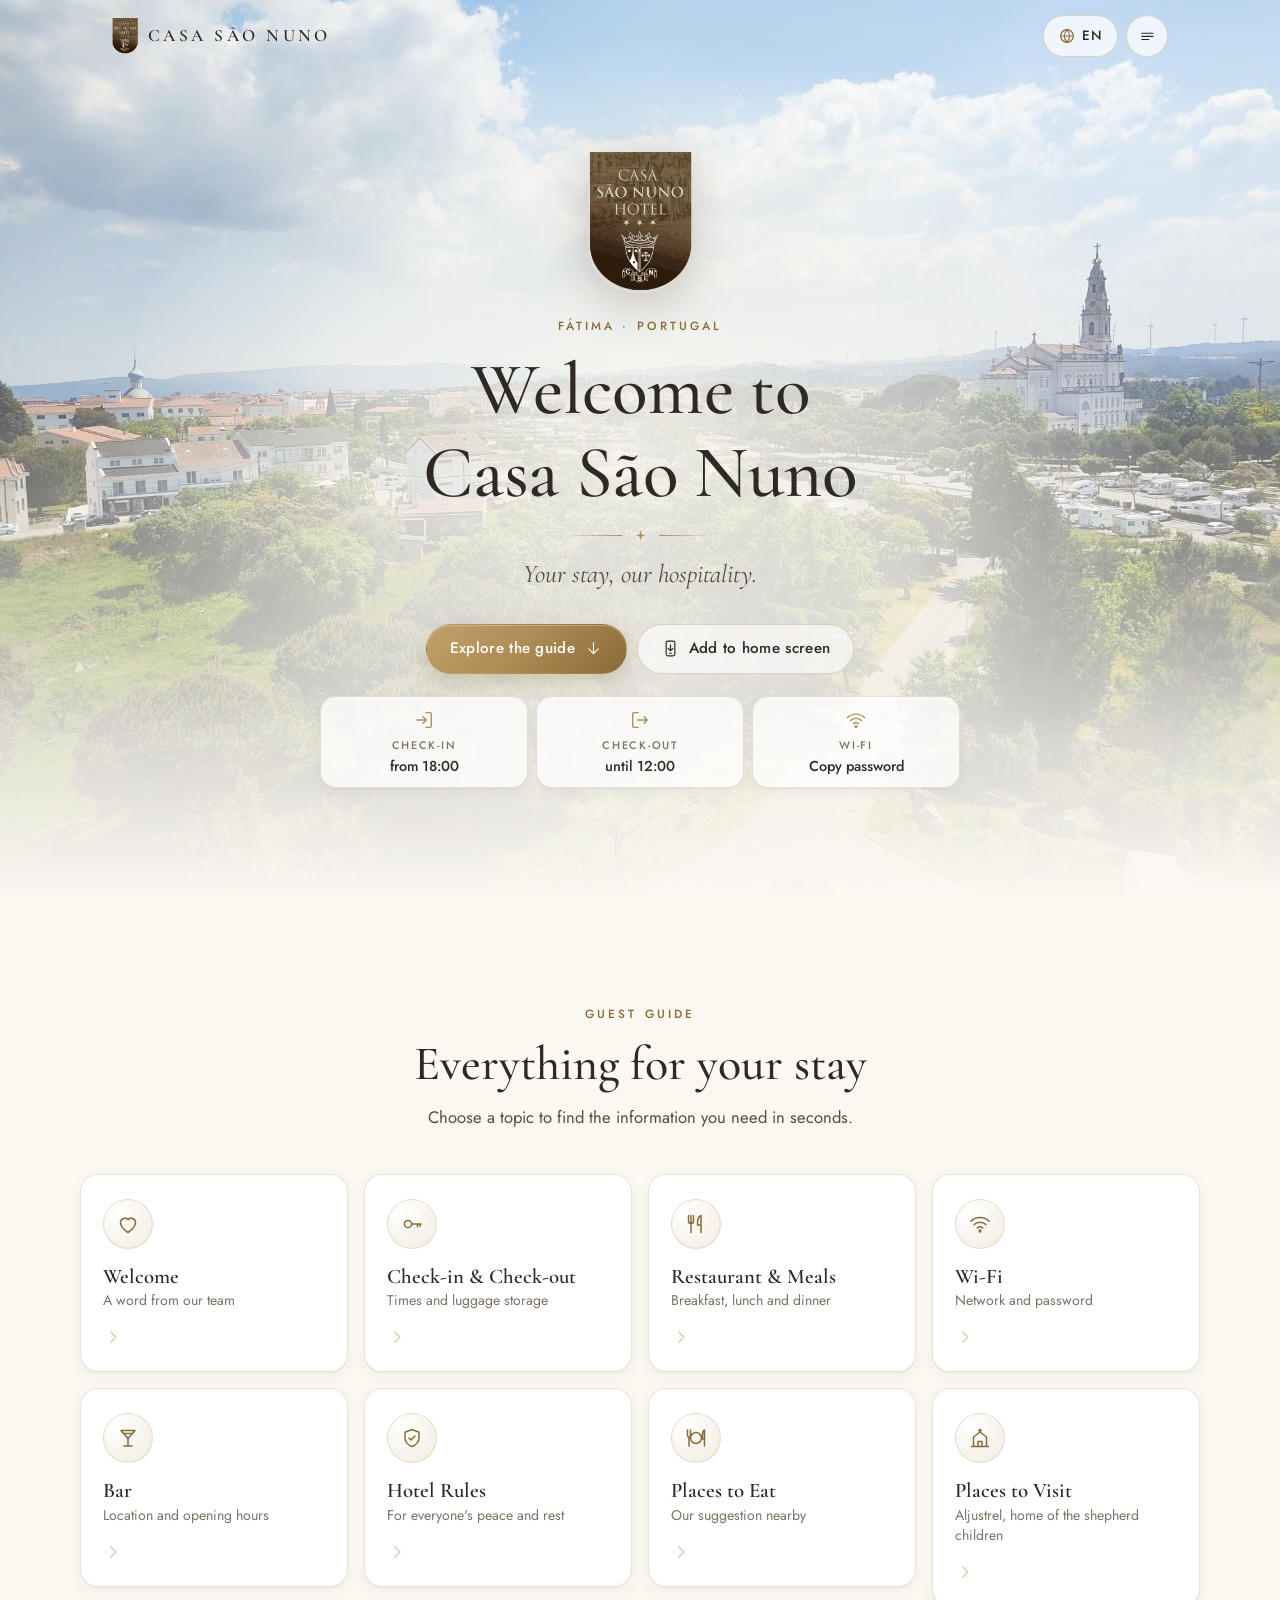
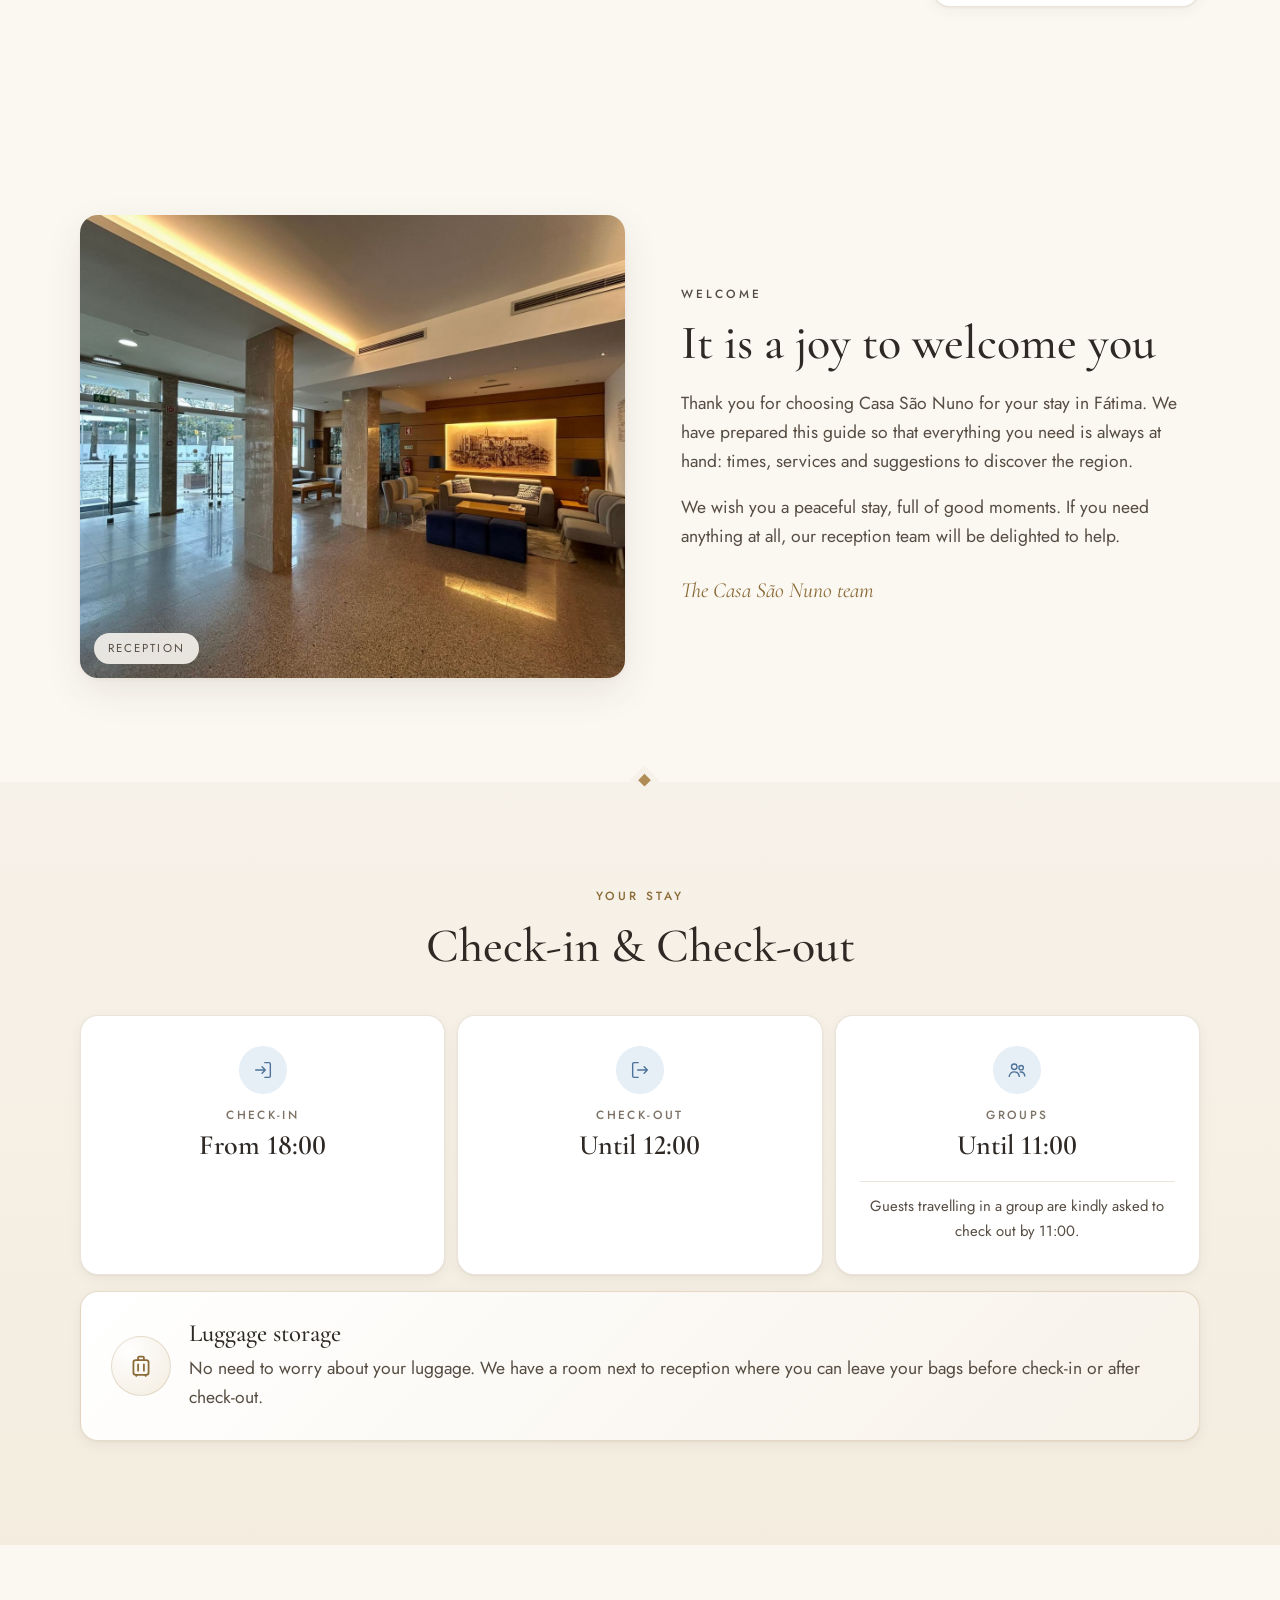
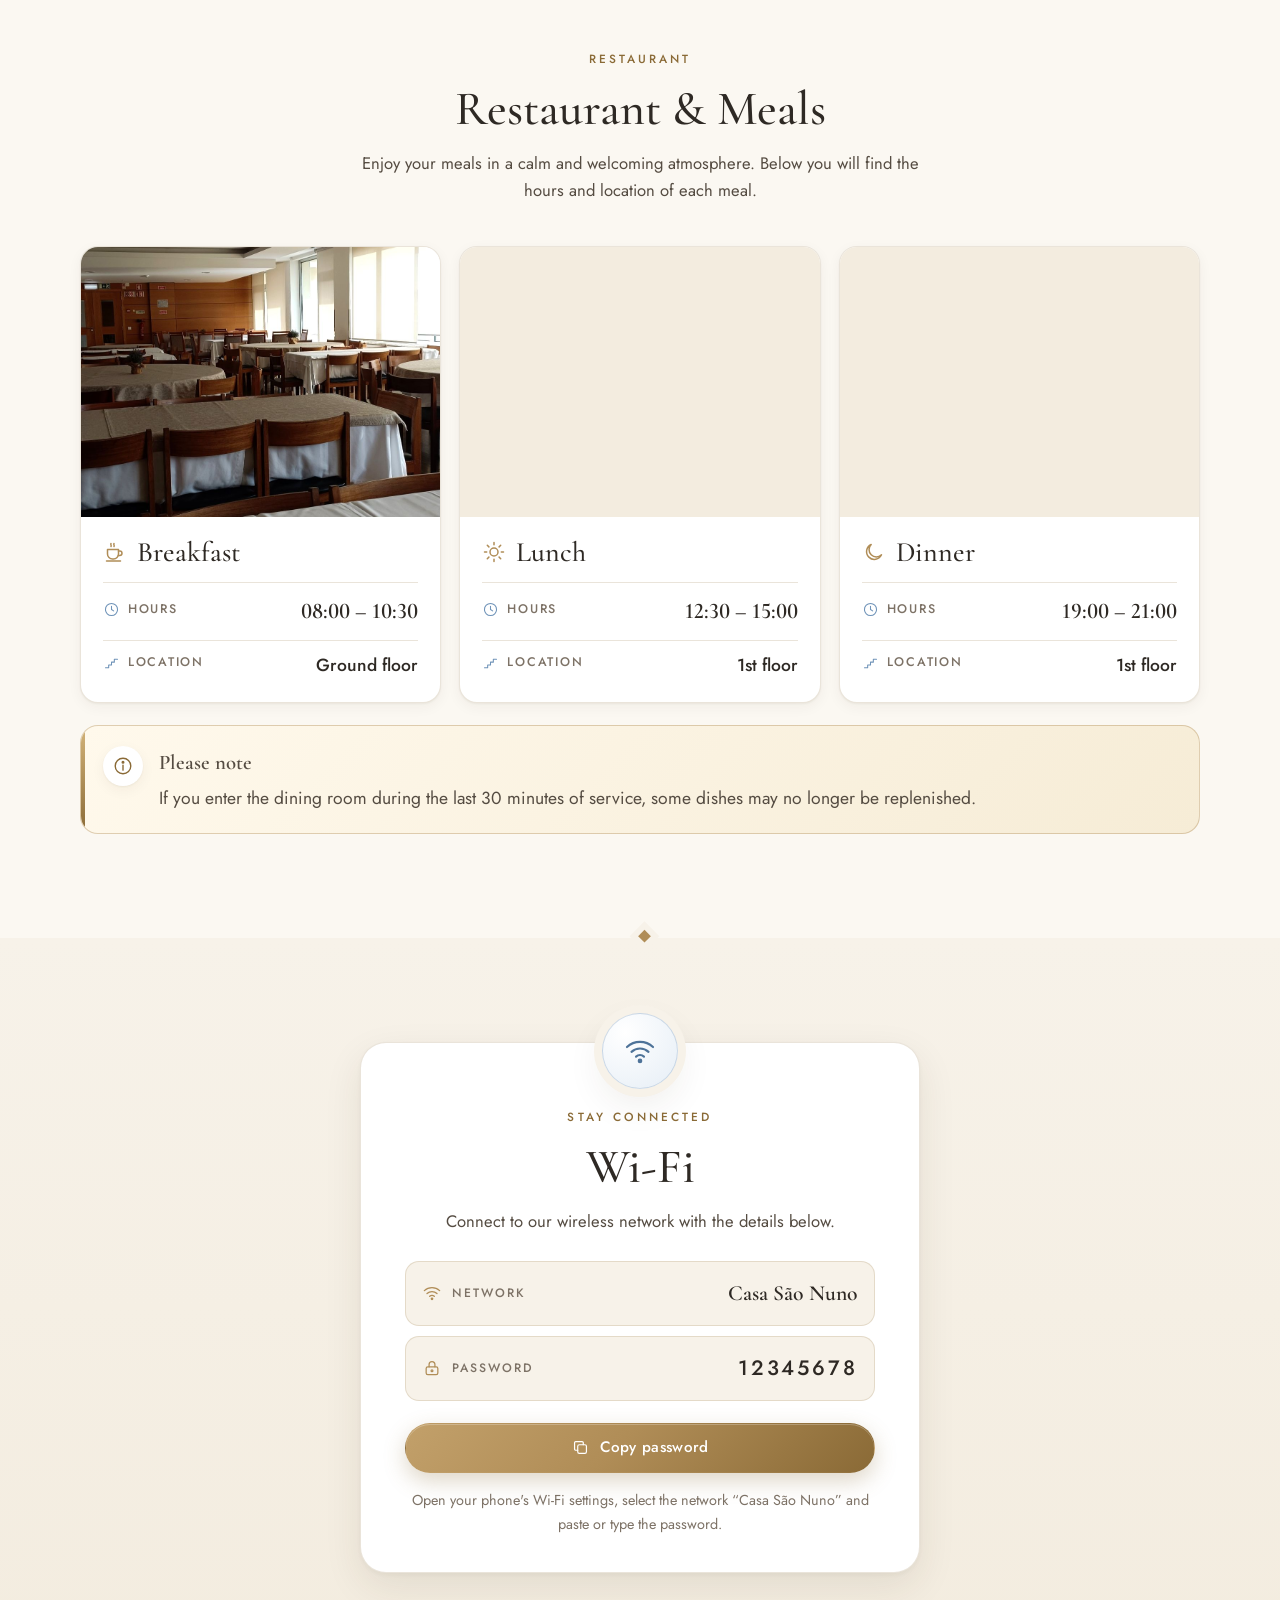
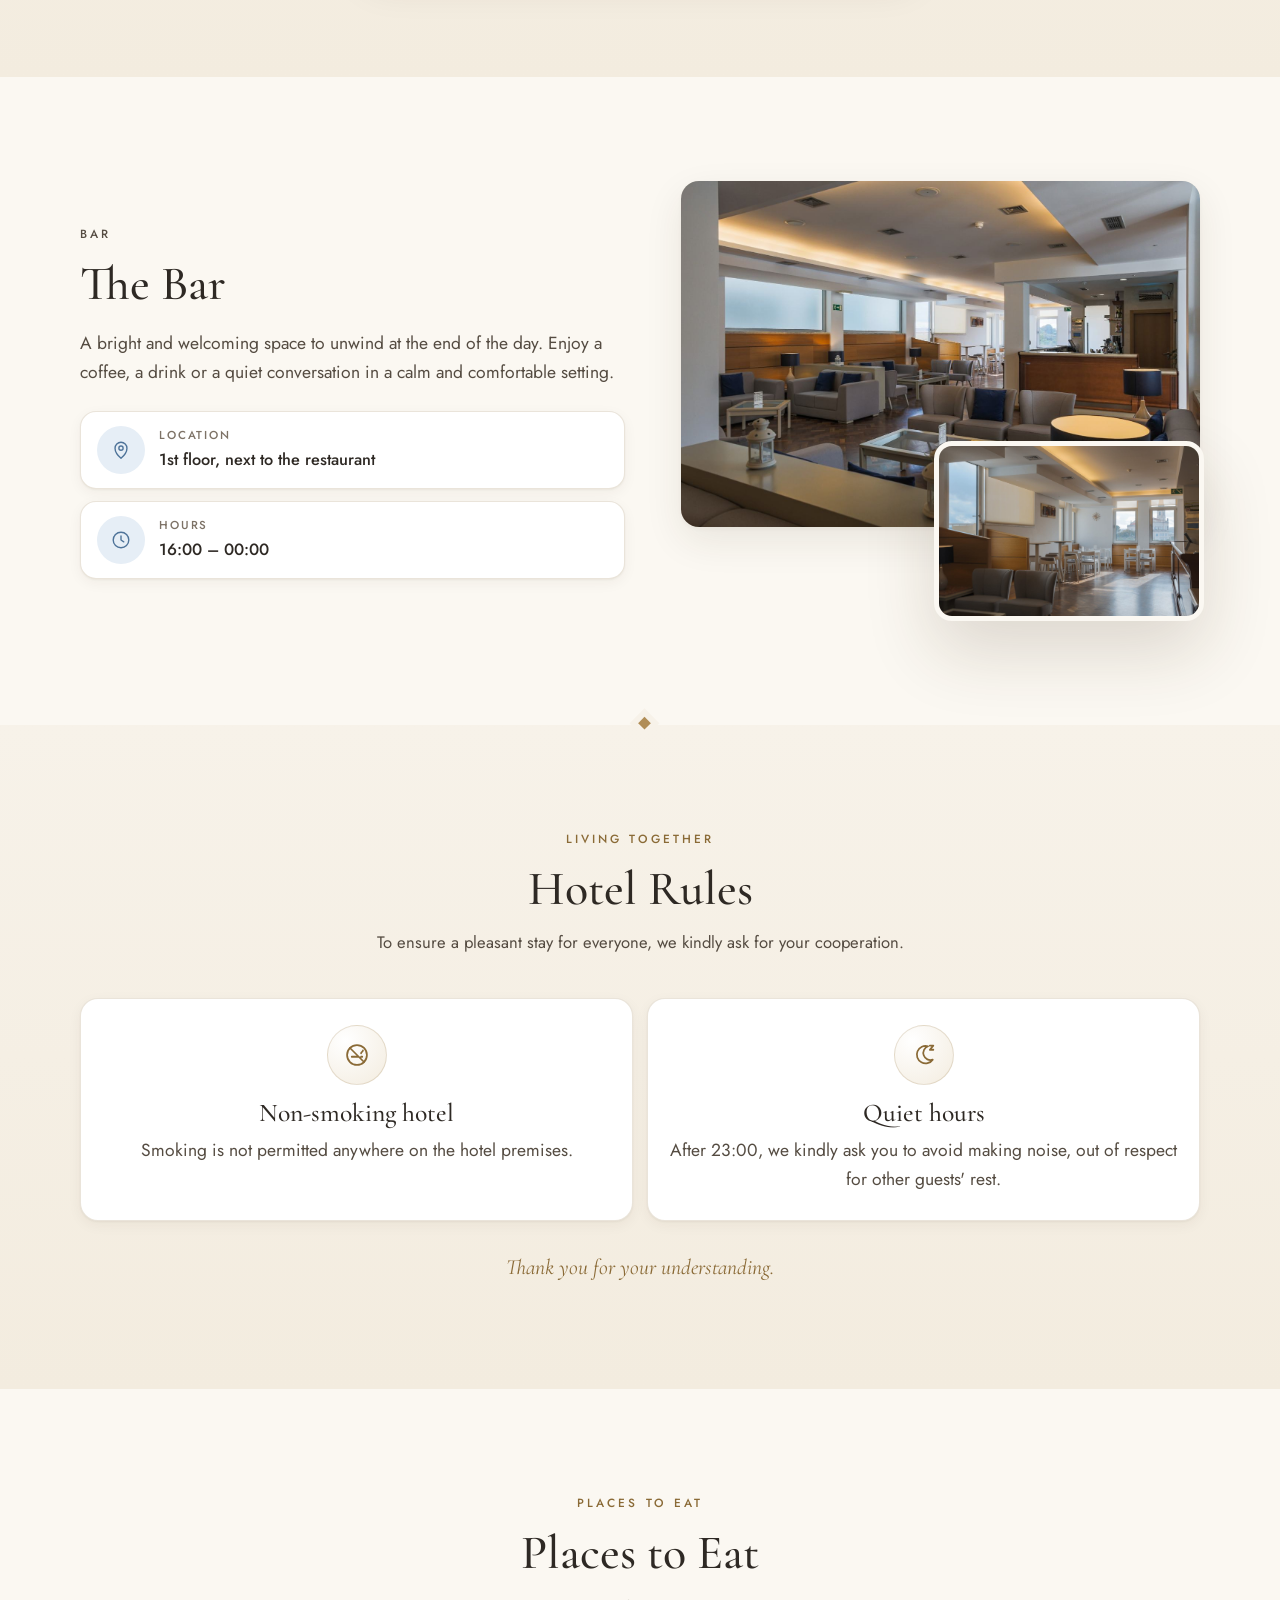
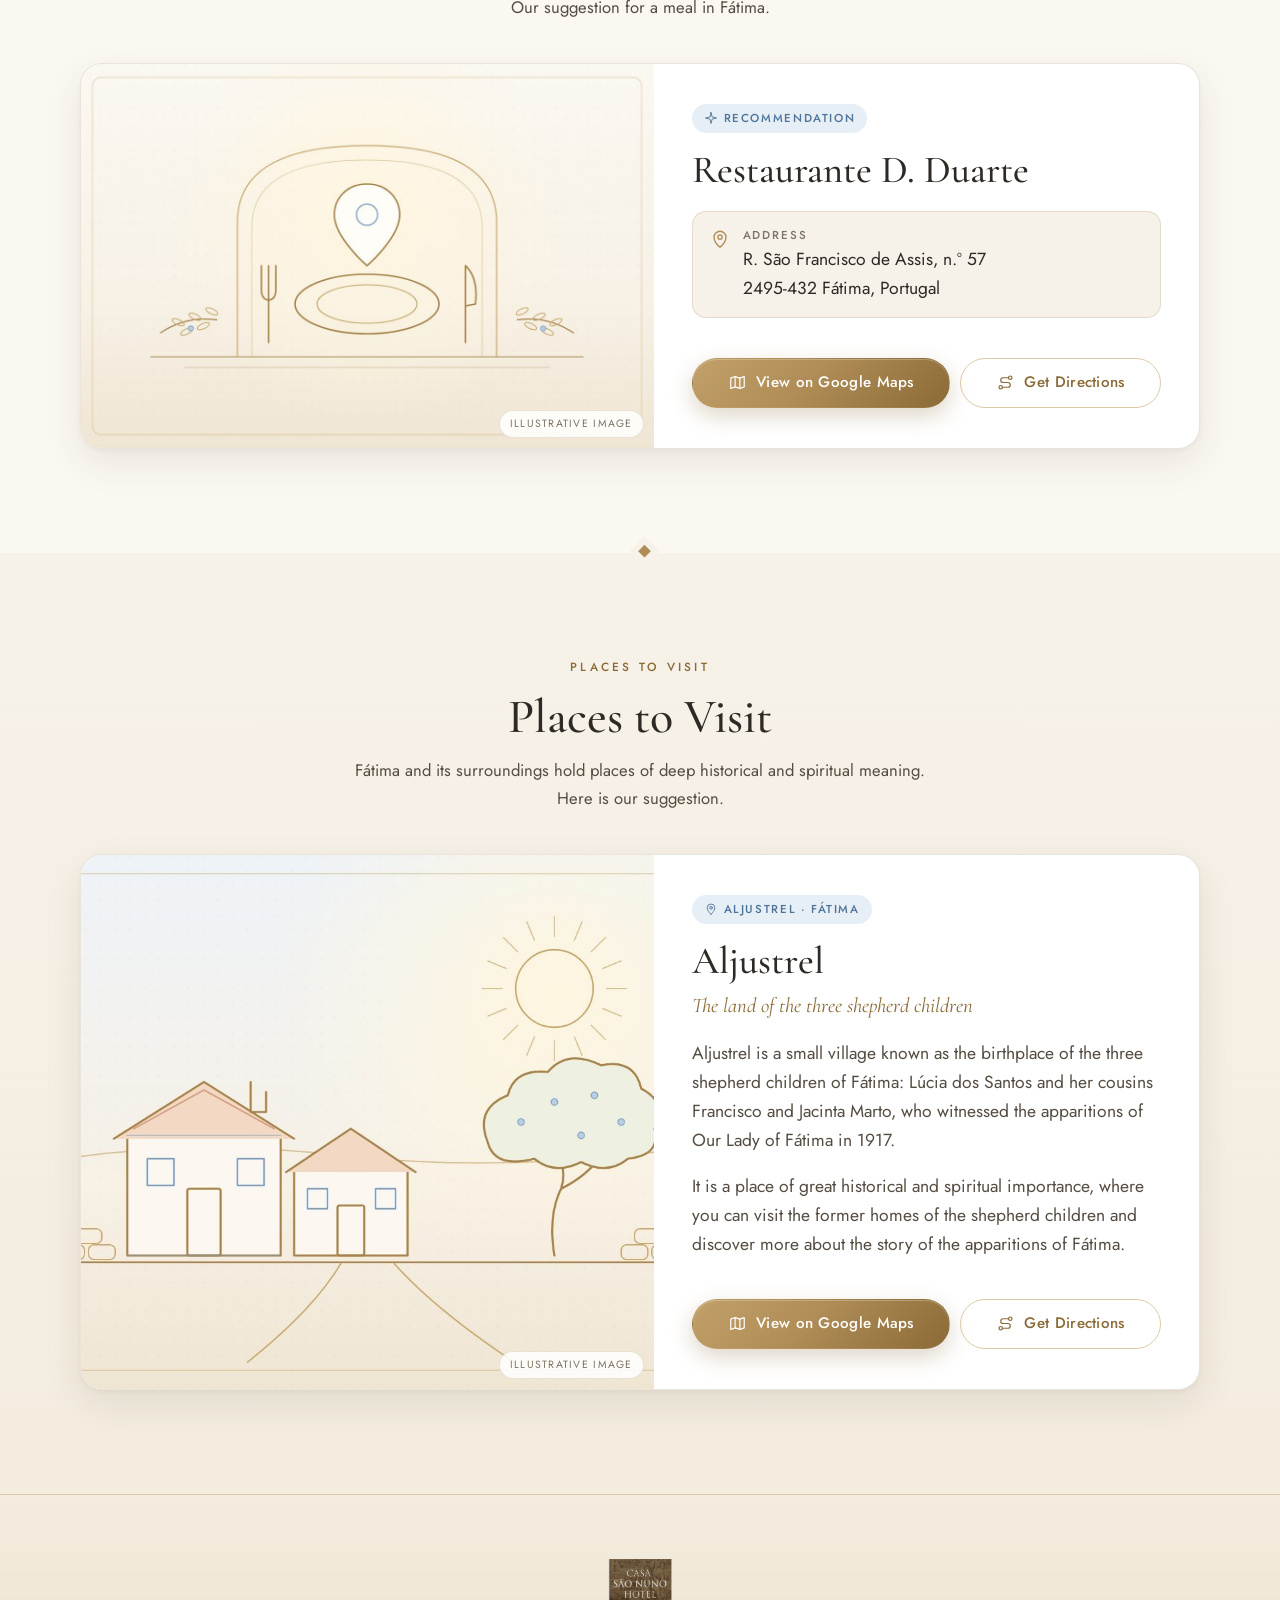
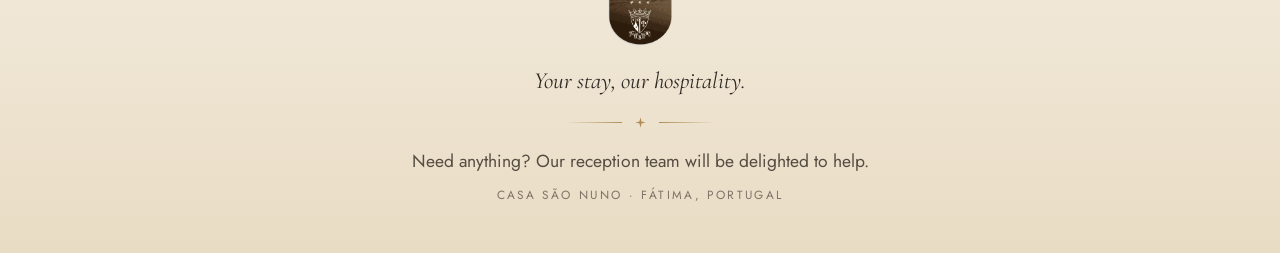
==== commit db1aef0a: "Use real breakfast and restaurant photos Co-Authored-By: Claude Opus 5.5 <noreply@anthropic.com> Cla" ====
--- a/index.html
+++ b/index.html
@@ -253,11 +253,9 @@
         <p class="lead" data-i18n="meals.intro">Enjoy your meals in a calm and welcoming atmosphere.</p>
       </header>
       <div class="meal-grid">
-        <!-- To use a real photo: replace assets/images/breakfast.jpg and delete the <span class="illus-badge"> line below -->
         <article class="meal-card reveal">
           <figure class="meal-media">
-            <img src="./assets/images/breakfast.jpg" alt="" width="1200" height="800" loading="lazy" decoding="async">
-            <span class="illus-badge" data-i18n="common.illustrative">Illustrative image</span>
+            <img src="./assets/images/breakfast.jpg" alt="" width="1200" height="800" loading="lazy" decoding="async" data-i18n-attr="alt:meals.breakfast">
           </figure>
           <div class="meal-body">
             <div class="meal-title"><svg class="icon" aria-hidden="true"><use href="#i-coffee"/></svg><h3 data-i18n="meals.breakfast">Breakfast</h3></div>
@@ -269,8 +267,7 @@
         </article>
         <article class="meal-card reveal">
           <figure class="meal-media">
-            <img src="./assets/images/lunch.jpg" alt="" width="1200" height="800" loading="lazy" decoding="async">
-            <span class="illus-badge" data-i18n="common.illustrative">Illustrative image</span>
+            <img src="./assets/images/lunch.jpg" alt="" width="1200" height="800" loading="lazy" decoding="async" data-i18n-attr="alt:meals.lunch">
           </figure>
           <div class="meal-body">
             <div class="meal-title"><svg class="icon" aria-hidden="true"><use href="#i-sun"/></svg><h3 data-i18n="meals.lunch">Lunch</h3></div>
@@ -282,8 +279,7 @@
         </article>
         <article class="meal-card reveal">
           <figure class="meal-media">
-            <img src="./assets/images/dinner.jpg" alt="" width="1200" height="800" loading="lazy" decoding="async">
-            <span class="illus-badge" data-i18n="common.illustrative">Illustrative image</span>
+            <img src="./assets/images/dinner.jpg" alt="" width="1200" height="800" loading="lazy" decoding="async" data-i18n-attr="alt:meals.dinner" style="object-position:50% 38%">
           </figure>
           <div class="meal-body">
             <div class="meal-title"><svg class="icon" aria-hidden="true"><use href="#i-moon"/></svg><h3 data-i18n="meals.dinner">Dinner</h3></div>
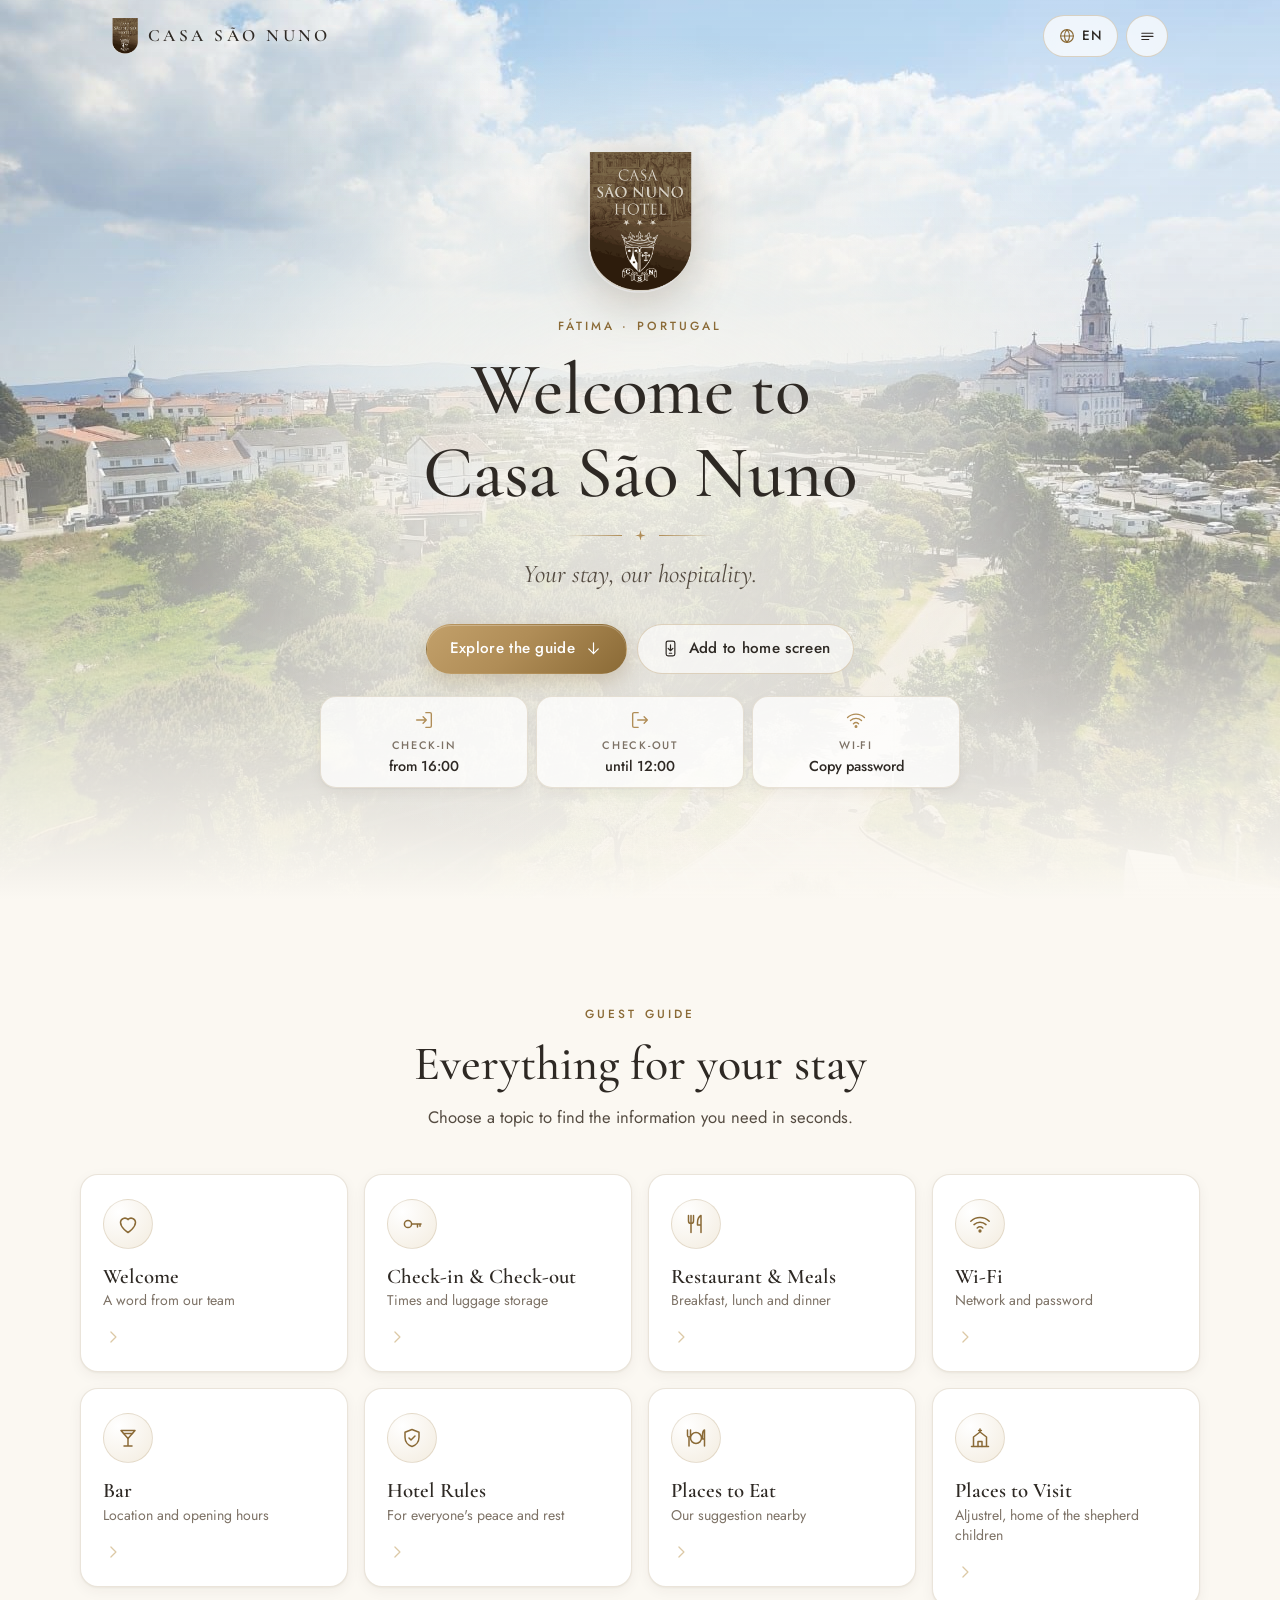
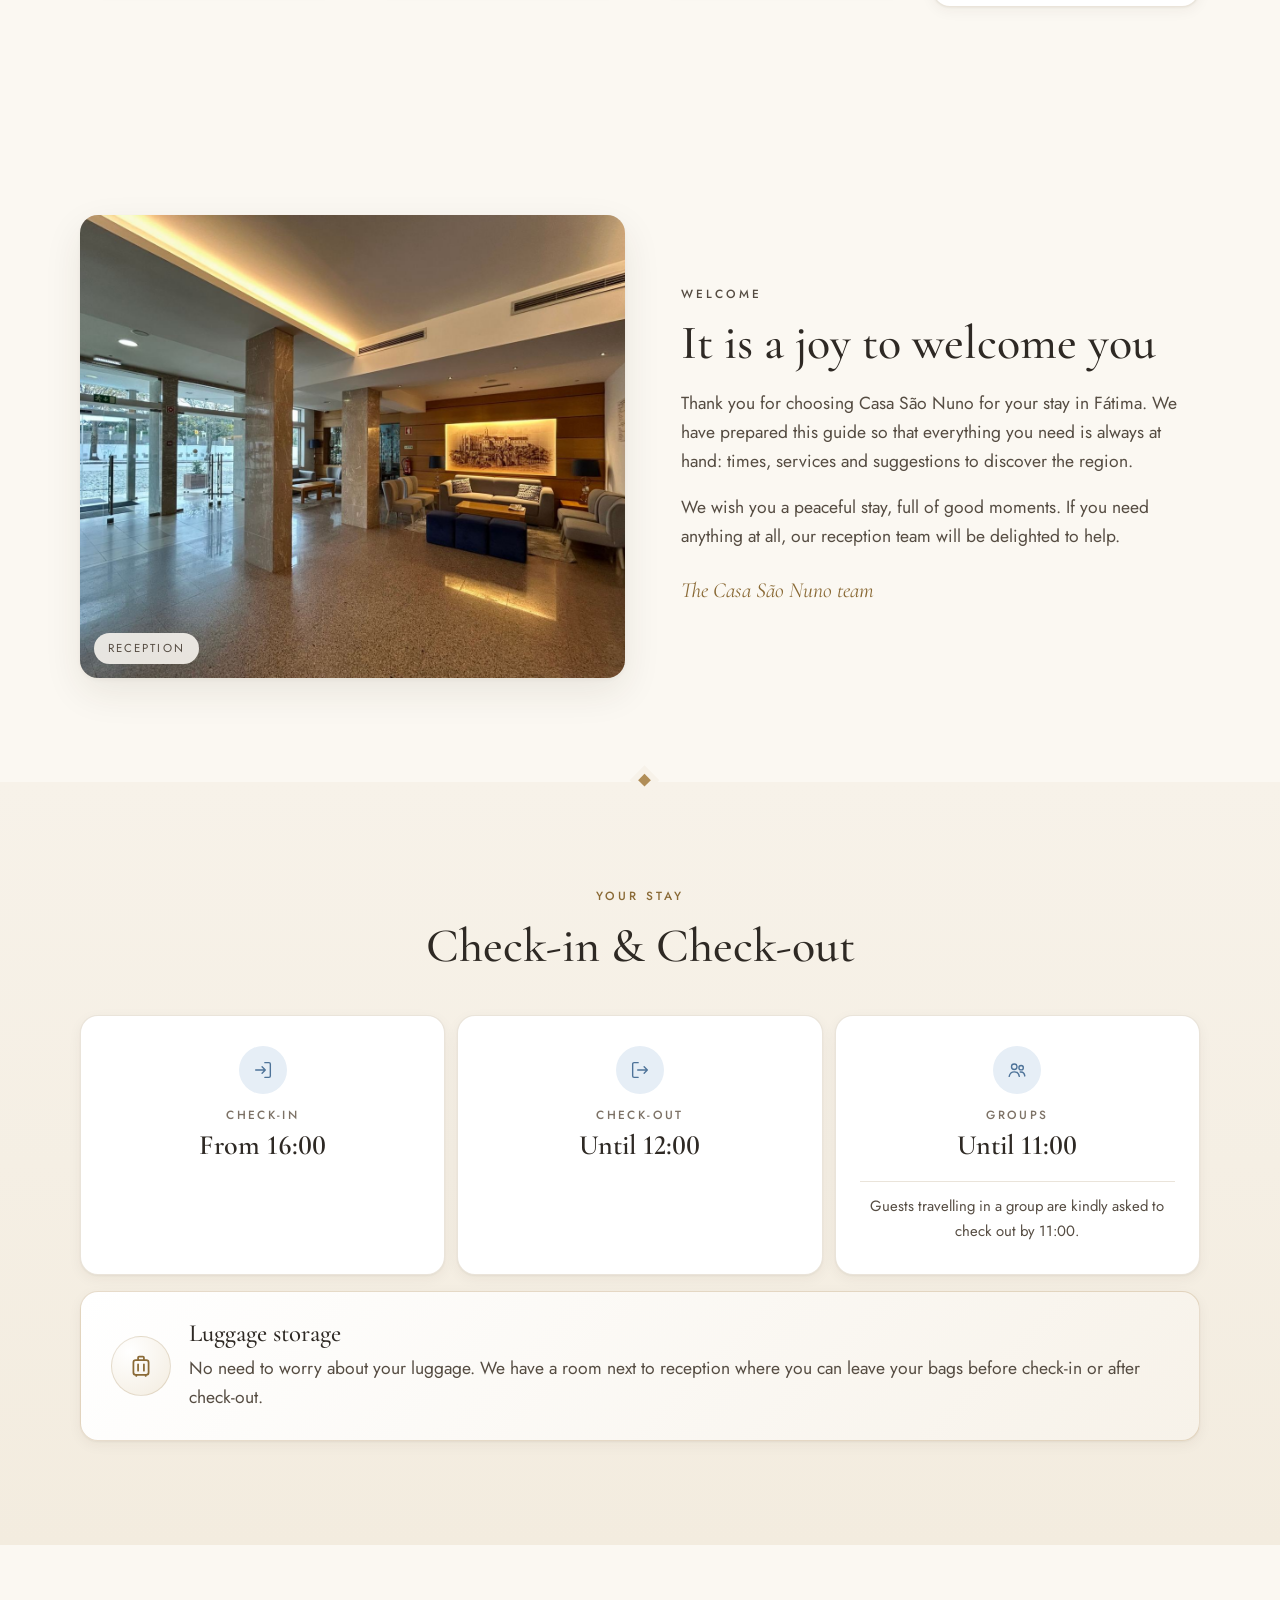
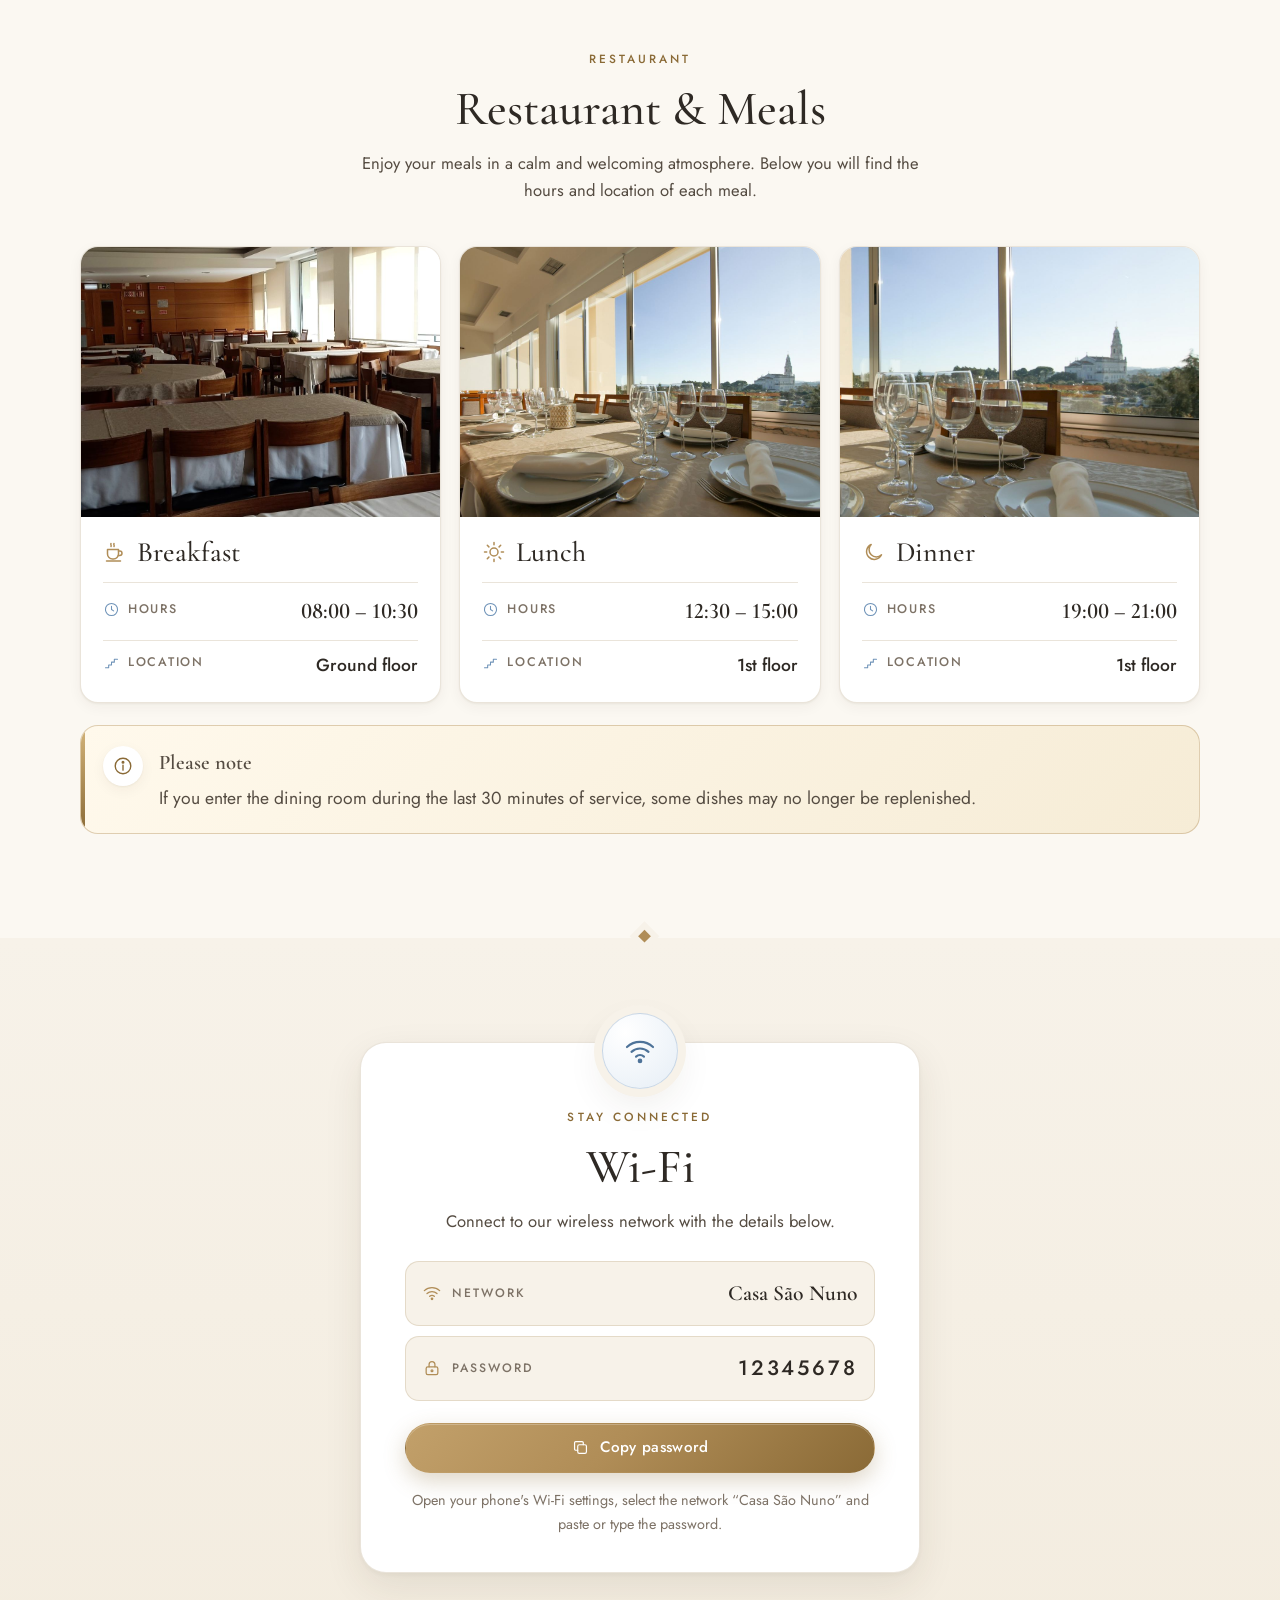
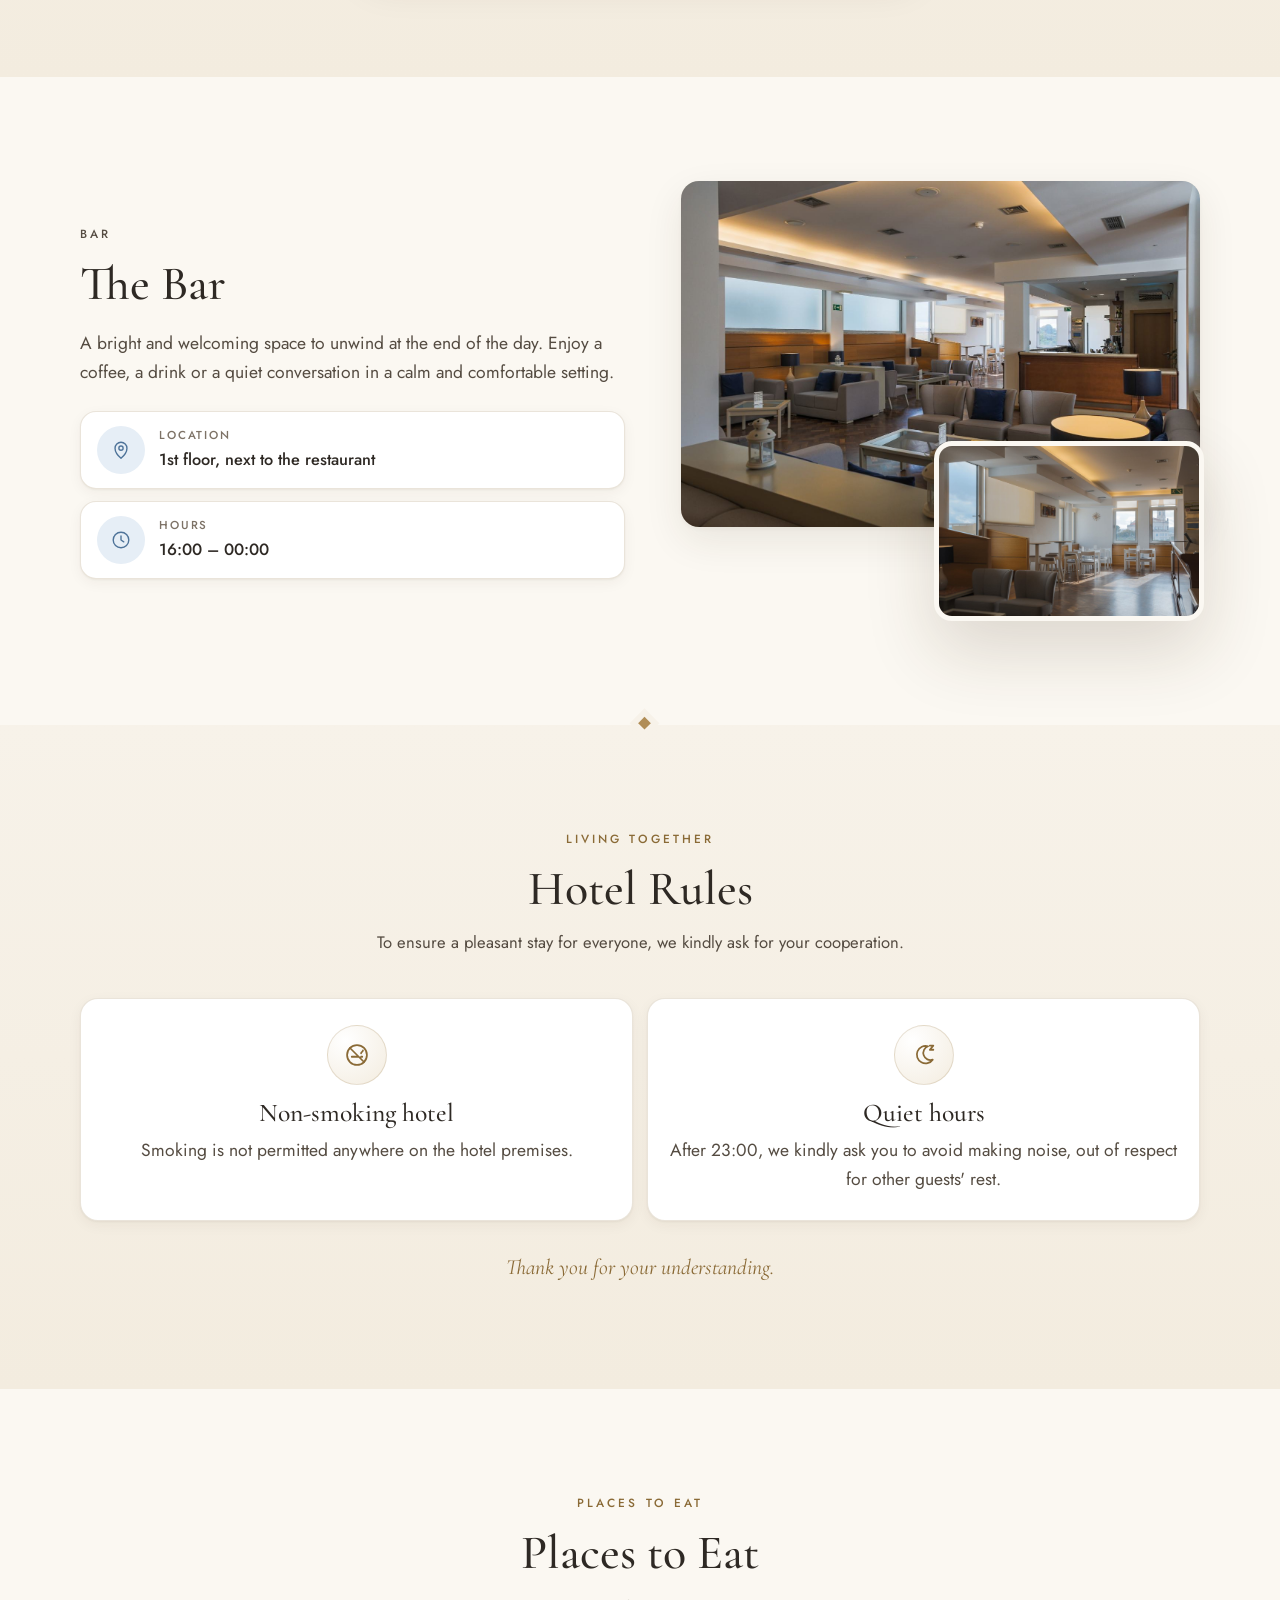
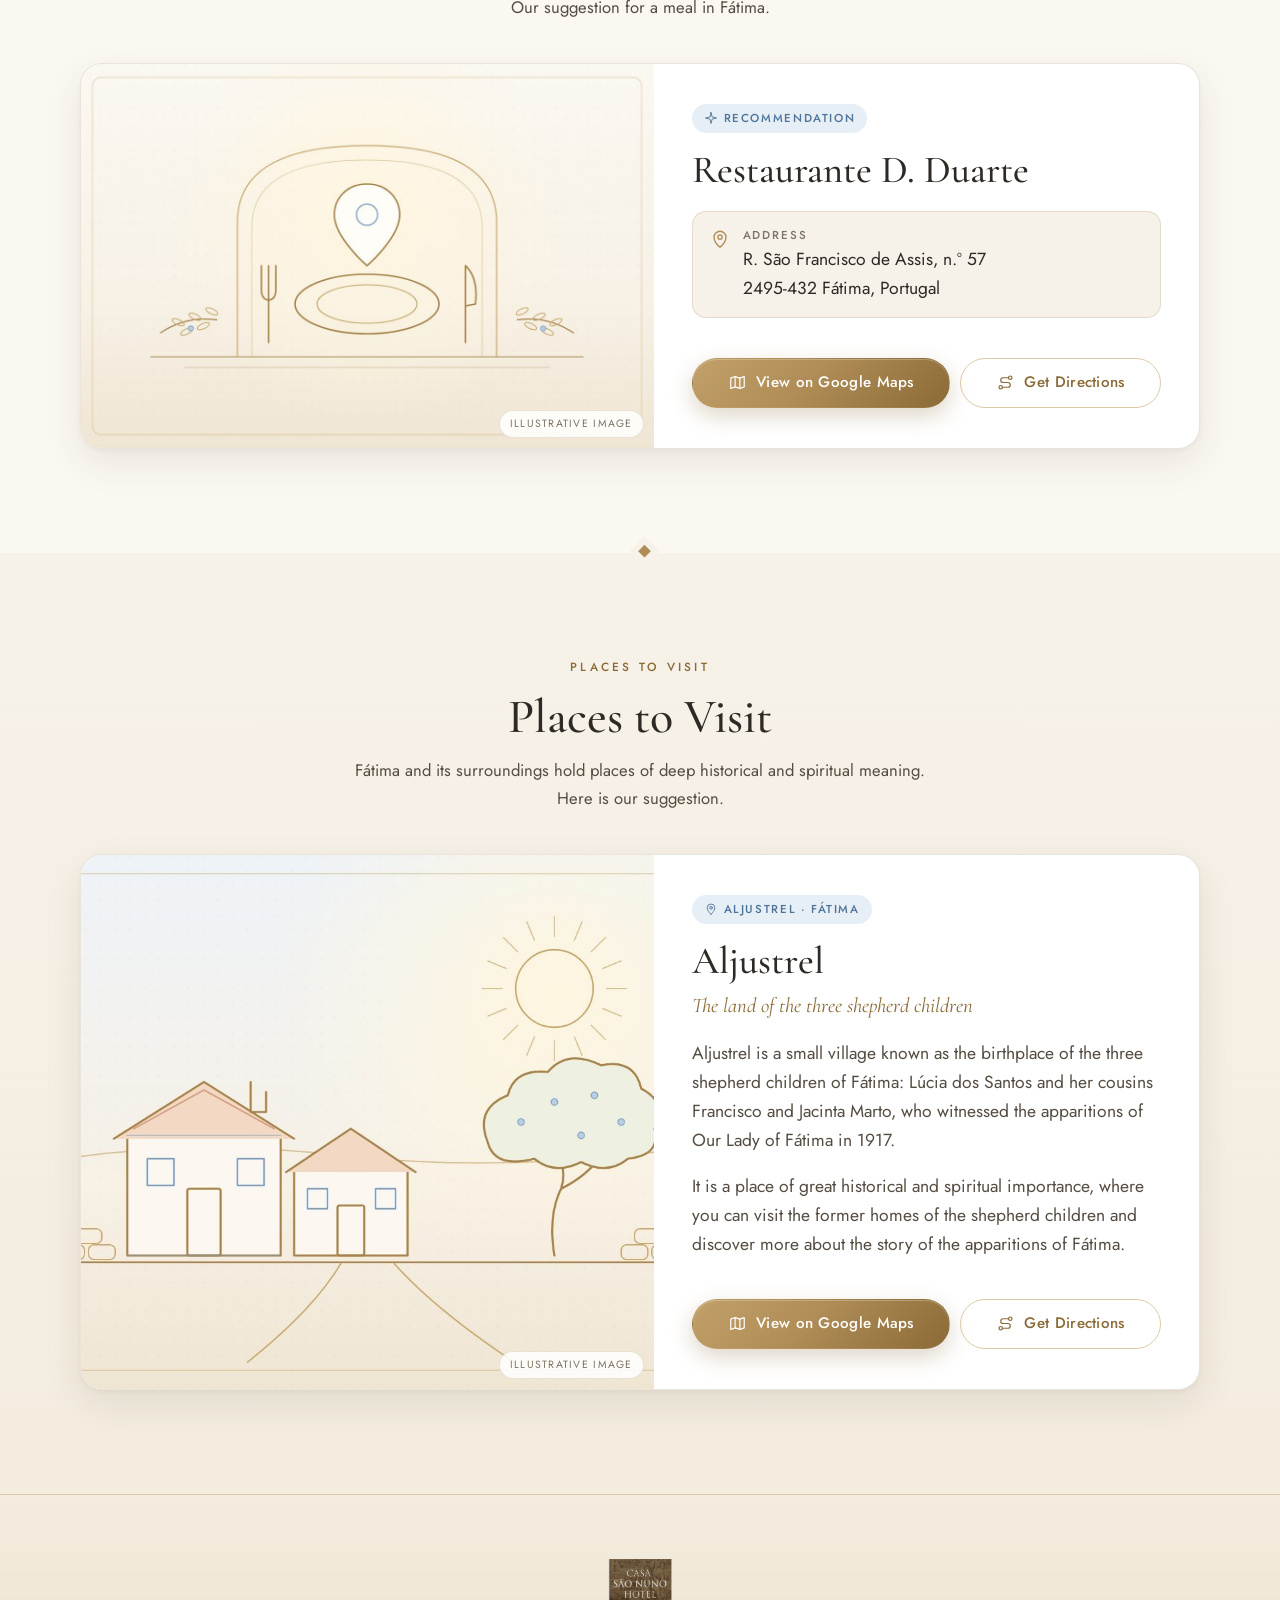
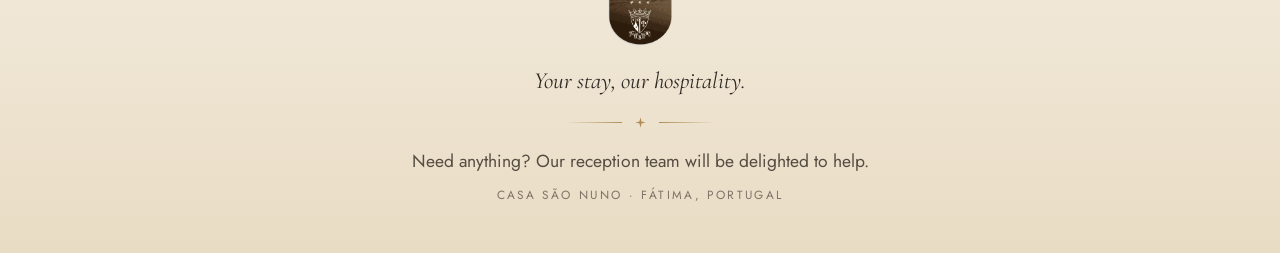
==== commit 09cf661a: "Check-in from 16:00 Co-Authored-By: Claude Opus 5.5 <noreply@anthropic.com> Claude-Session: https://" ====
--- a/index.html
+++ b/index.html
@@ -161,7 +161,7 @@
         <a class="quick-item" role="listitem" href="#checkin">
           <svg class="icon" aria-hidden="true"><use href="#i-checkin"/></svg>
           <span class="quick-label" data-i18n="quick.checkin">Check-in</span>
-          <span class="quick-value" data-i18n="quick.checkinValue">from 18:00</span>
+          <span class="quick-value" data-i18n="quick.checkinValue">from 16:00</span>
         </a>
         <a class="quick-item" role="listitem" href="#checkin">
           <svg class="icon" aria-hidden="true"><use href="#i-checkout"/></svg>
@@ -222,7 +222,7 @@
         <article class="time-card reveal">
           <span class="round-icon"><svg class="icon" aria-hidden="true"><use href="#i-checkin"/></svg></span>
           <h3 data-i18n="checkin.checkinLabel">Check-in</h3>
-          <p class="time-big" data-i18n="checkin.checkinTime">From 18:00</p>
+          <p class="time-big" data-i18n="checkin.checkinTime">From 16:00</p>
         </article>
         <article class="time-card reveal">
           <span class="round-icon"><svg class="icon" aria-hidden="true"><use href="#i-checkout"/></svg></span>
